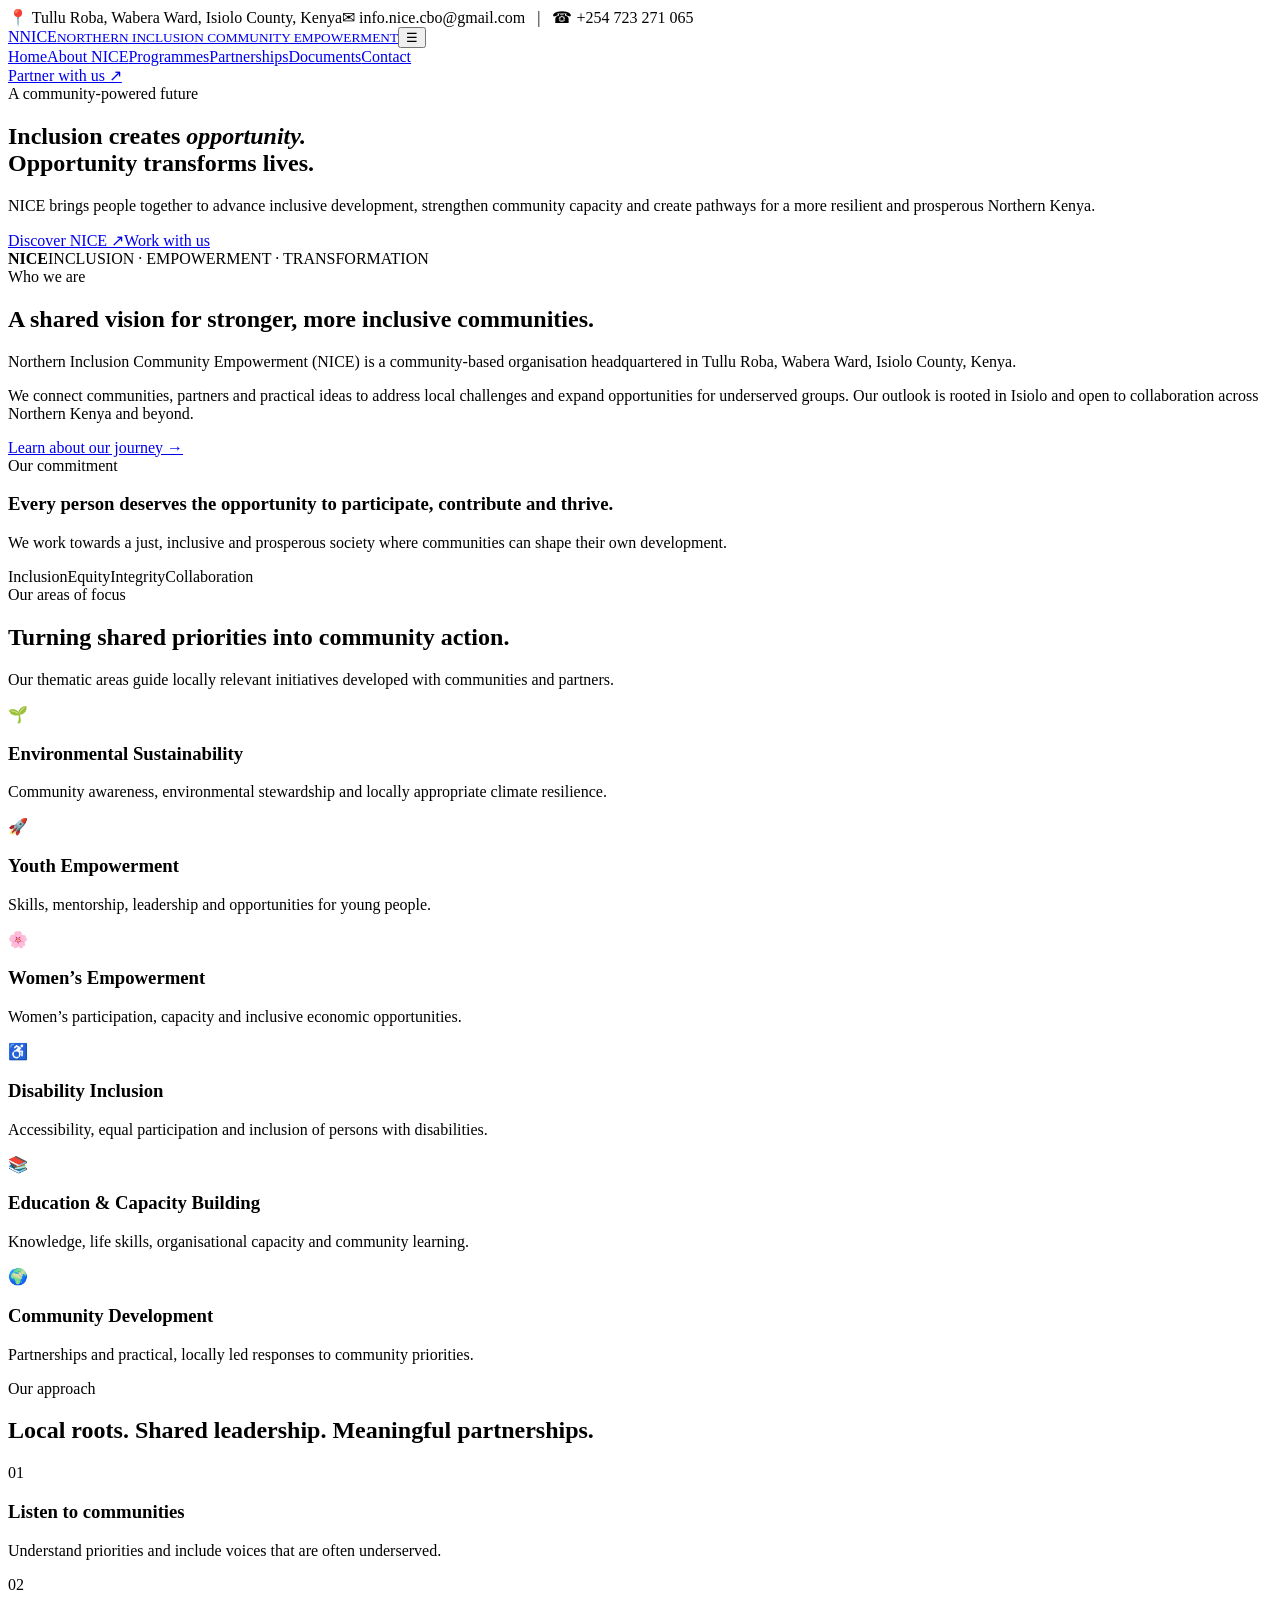
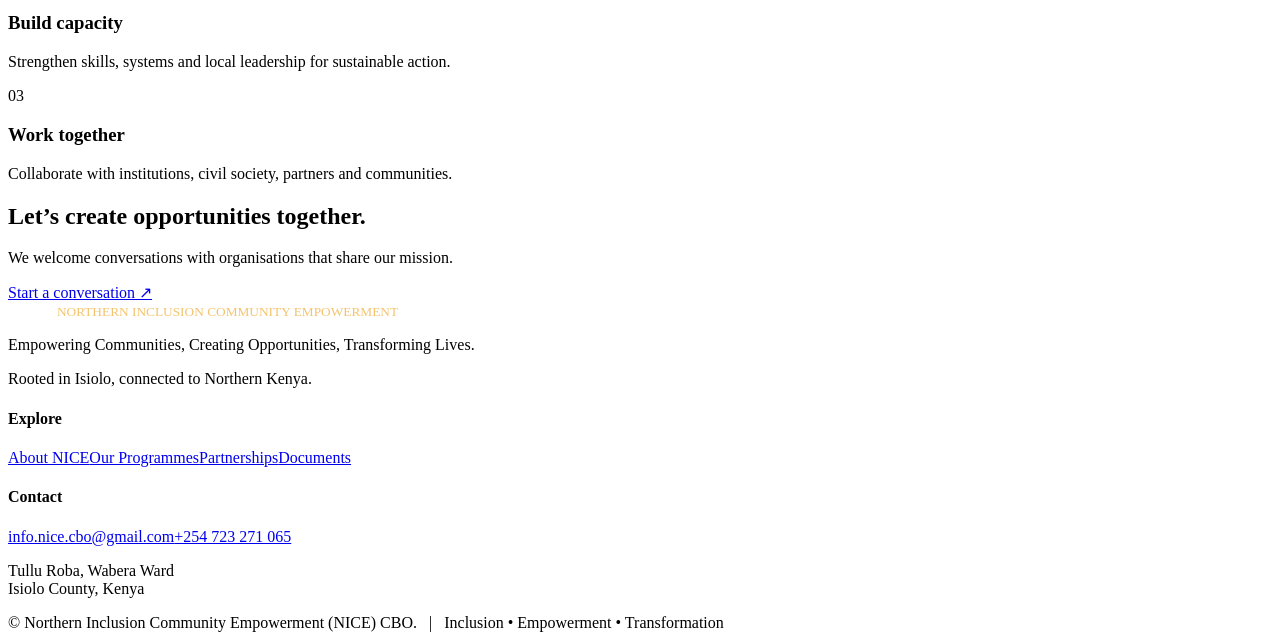
==== index.html @ 8db3df16 "Upload NICE professional website" ====
<!doctype html><html lang="en"><head><meta charset="utf-8"><meta name="viewport" content="width=device-width,initial-scale=1"><meta name="description" content="Northern Inclusion Community Empowerment (NICE) CBO — inclusive community development, environmental sustainability and economic empowerment."><title>Home | NICE CBO</title><link rel="stylesheet" href="assets/style.css"><link rel="preconnect" href="https://fonts.googleapis.com"><link href="https://fonts.googleapis.com/css2?family=Inter:wght@400;500;600;700;800;900&display=swap" rel="stylesheet"></head><body><div class="top"><div class="wrap"><span>📍 Tullu Roba, Wabera Ward, Isiolo County, Kenya</span><span>✉ info.nice.cbo@gmail.com &nbsp; | &nbsp; ☎ +254 723 271 065</span></div></div><header><div class="wrap"><nav><a class="brand" href="index.html"><span class="mark">N</span><span>NICE<small>NORTHERN INCLUSION COMMUNITY EMPOWERMENT</small></span></a><button class="menu" aria-label="Menu">☰</button><div class="links"><a href="index.html" class="active">Home</a><a href="about.html" class="">About NICE</a><a href="programmes.html" class="">Programmes</a><a href="partnerships.html" class="">Partnerships</a><a href="documents.html" class="">Documents</a><a href="contact.html" class="">Contact</a></div><a class="pillbtn" href="contact.html">Partner with us ↗</a></nav></div></header><main><section class="hero"><div class="wrap herogrid"><div><span class="eyebrow">A community-powered future</span><h1>Inclusion creates <em>opportunity.</em><br>Opportunity transforms lives.</h1><p>NICE brings people together to advance inclusive development, strengthen community capacity and create pathways for a more resilient and prosperous Northern Kenya.</p><div class="actions"><a class="btn gold" href="about.html">Discover NICE ↗</a><a class="btn outline" href="partnerships.html">Work with us</a></div></div><div class="orb"><div><strong>NICE</strong><span>INCLUSION · EMPOWERMENT · TRANSFORMATION</span></div></div></div></section>
<section class="pad"><div class="wrap split"><div><span class="kicker">Who we are</span><h2>A shared vision for stronger, more inclusive communities.</h2><p class="lead">Northern Inclusion Community Empowerment (NICE) is a community-based organisation headquartered in Tullu Roba, Wabera Ward, Isiolo County, Kenya.</p><p>We connect communities, partners and practical ideas to address local challenges and expand opportunities for underserved groups. Our outlook is rooted in Isiolo and open to collaboration across Northern Kenya and beyond.</p><a class="btn" href="about.html">Learn about our journey →</a></div><div class="panel"><span class="eyebrow">Our commitment</span><h3>Every person deserves the opportunity to participate, contribute and thrive.</h3><p>We work towards a just, inclusive and prosperous society where communities can shape their own development.</p><div class="tags"><span>Inclusion</span><span>Equity</span><span>Integrity</span><span>Collaboration</span></div></div></div></section>
<section class="pad soft"><div class="wrap"><span class="kicker">Our areas of focus</span><h2>Turning shared priorities into community action.</h2><p class="lead">Our thematic areas guide locally relevant initiatives developed with communities and partners.</p><div class="grid">
<div class="card"><div class="ico">🌱</div><h3>Environmental Sustainability</h3><p>Community awareness, environmental stewardship and locally appropriate climate resilience.</p></div><div class="card"><div class="ico">🚀</div><h3>Youth Empowerment</h3><p>Skills, mentorship, leadership and opportunities for young people.</p></div><div class="card"><div class="ico">🌸</div><h3>Women’s Empowerment</h3><p>Women’s participation, capacity and inclusive economic opportunities.</p></div><div class="card"><div class="ico">♿</div><h3>Disability Inclusion</h3><p>Accessibility, equal participation and inclusion of persons with disabilities.</p></div><div class="card"><div class="ico">📚</div><h3>Education & Capacity Building</h3><p>Knowledge, life skills, organisational capacity and community learning.</p></div><div class="card"><div class="ico">🌍</div><h3>Community Development</h3><p>Partnerships and practical, locally led responses to community priorities.</p></div></div></div></section>
<section class="pad"><div class="wrap"><span class="kicker">Our approach</span><h2>Local roots. Shared leadership. Meaningful partnerships.</h2><div class="grid"><div class="card"><div class="ico">01</div><h3>Listen to communities</h3><p>Understand priorities and include voices that are often underserved.</p></div><div class="card"><div class="ico">02</div><h3>Build capacity</h3><p>Strengthen skills, systems and local leadership for sustainable action.</p></div><div class="card"><div class="ico">03</div><h3>Work together</h3><p>Collaborate with institutions, civil society, partners and communities.</p></div></div></div></section><section class="cta"><div class="wrap"><div><h2>Let’s create opportunities together.</h2><p>We welcome conversations with organisations that share our mission.</p></div><a class="btn gold" href="contact.html">Start a conversation ↗</a></div></section></main><footer><div class="wrap"><div class="footgrid"><div><div class="brand" style="color:white"><span class="mark">N</span><span>NICE<small style="color:#f4c36e">NORTHERN INCLUSION COMMUNITY EMPOWERMENT</small></span></div><p>Empowering Communities, Creating Opportunities, Transforming Lives.</p><p>Rooted in Isiolo, connected to Northern Kenya.</p></div><div><h4>Explore</h4><a href="about.html">About NICE</a><a href="programmes.html">Our Programmes</a><a href="partnerships.html">Partnerships</a><a href="documents.html">Documents</a></div><div><h4>Contact</h4><a href="mailto:info.nice.cbo@gmail.com">info.nice.cbo@gmail.com</a><a href="tel:+254723271065">+254 723 271 065</a><p>Tullu Roba, Wabera Ward<br>Isiolo County, Kenya</p></div></div><div class="copy">© <span data-year></span> Northern Inclusion Community Empowerment (NICE) CBO. &nbsp; | &nbsp; Inclusion • Empowerment • Transformation</div></div></footer><script src="assets/site.js"></script></body></html>
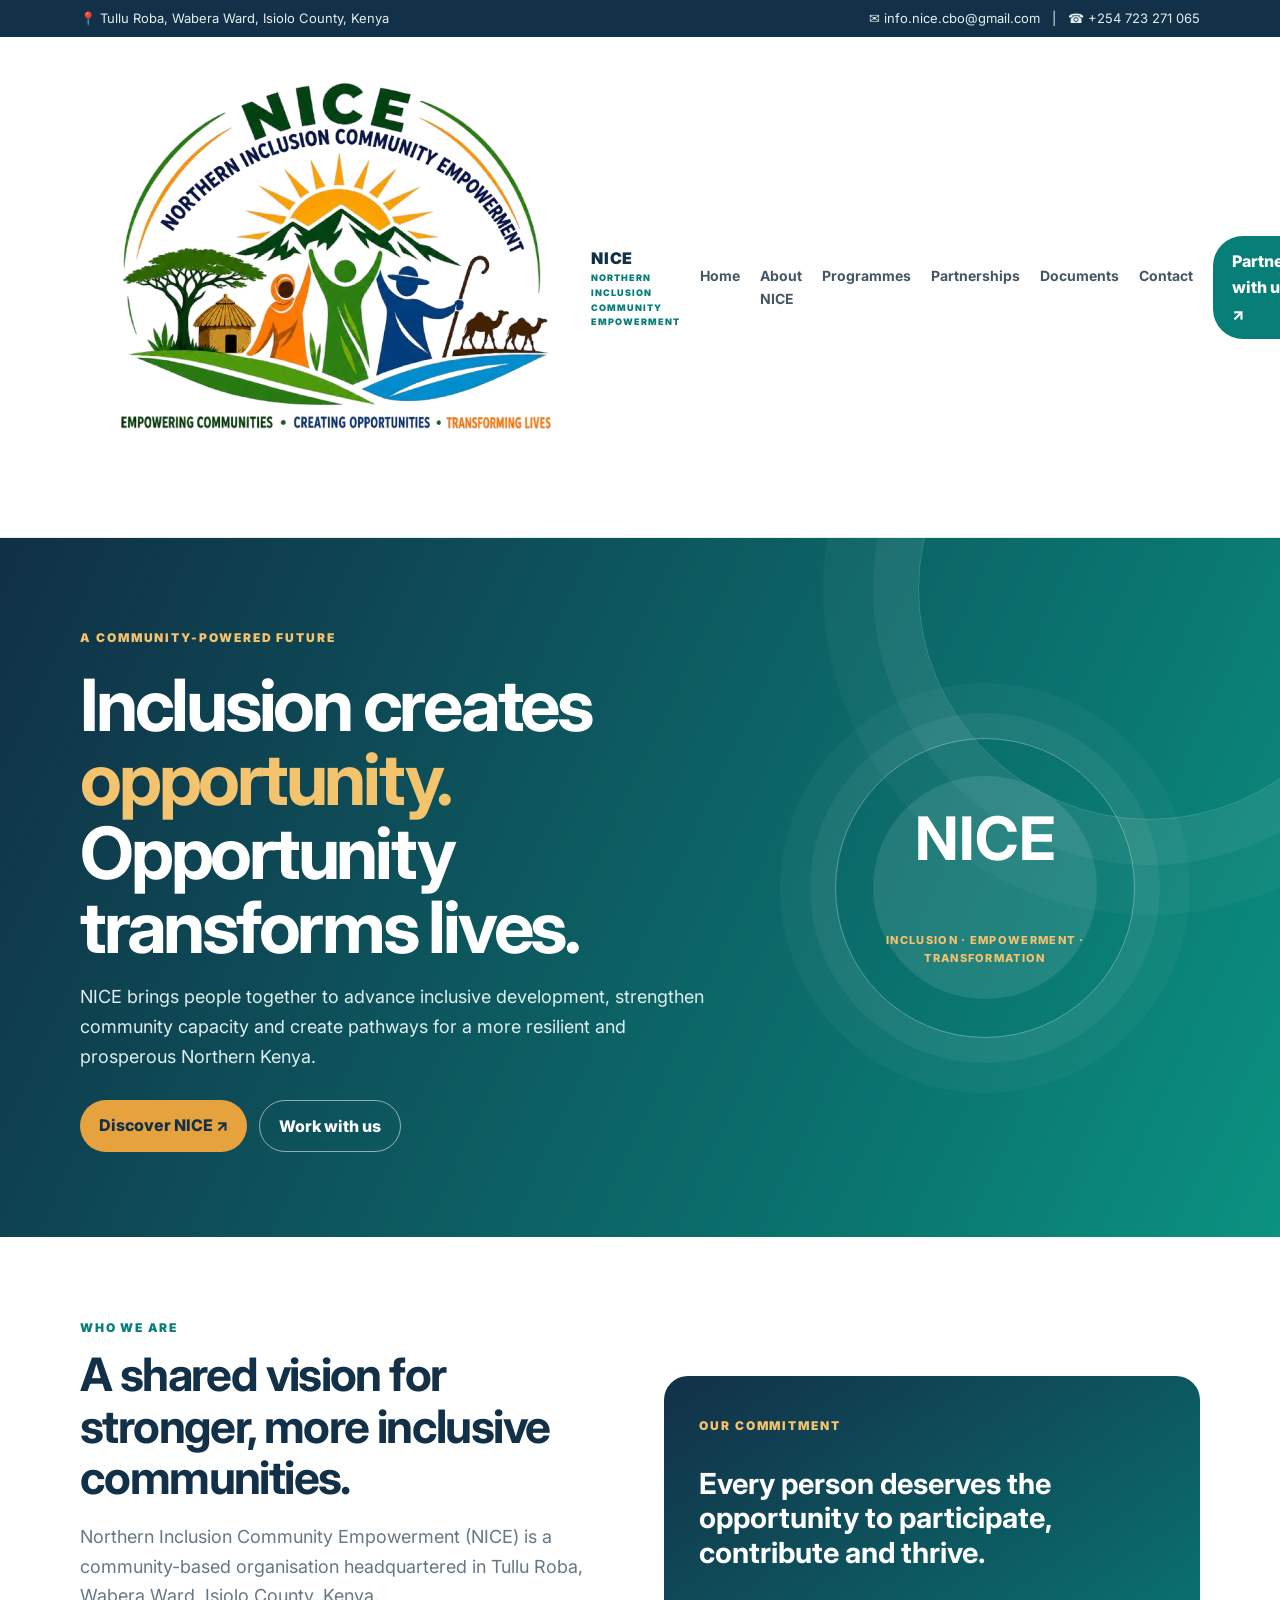
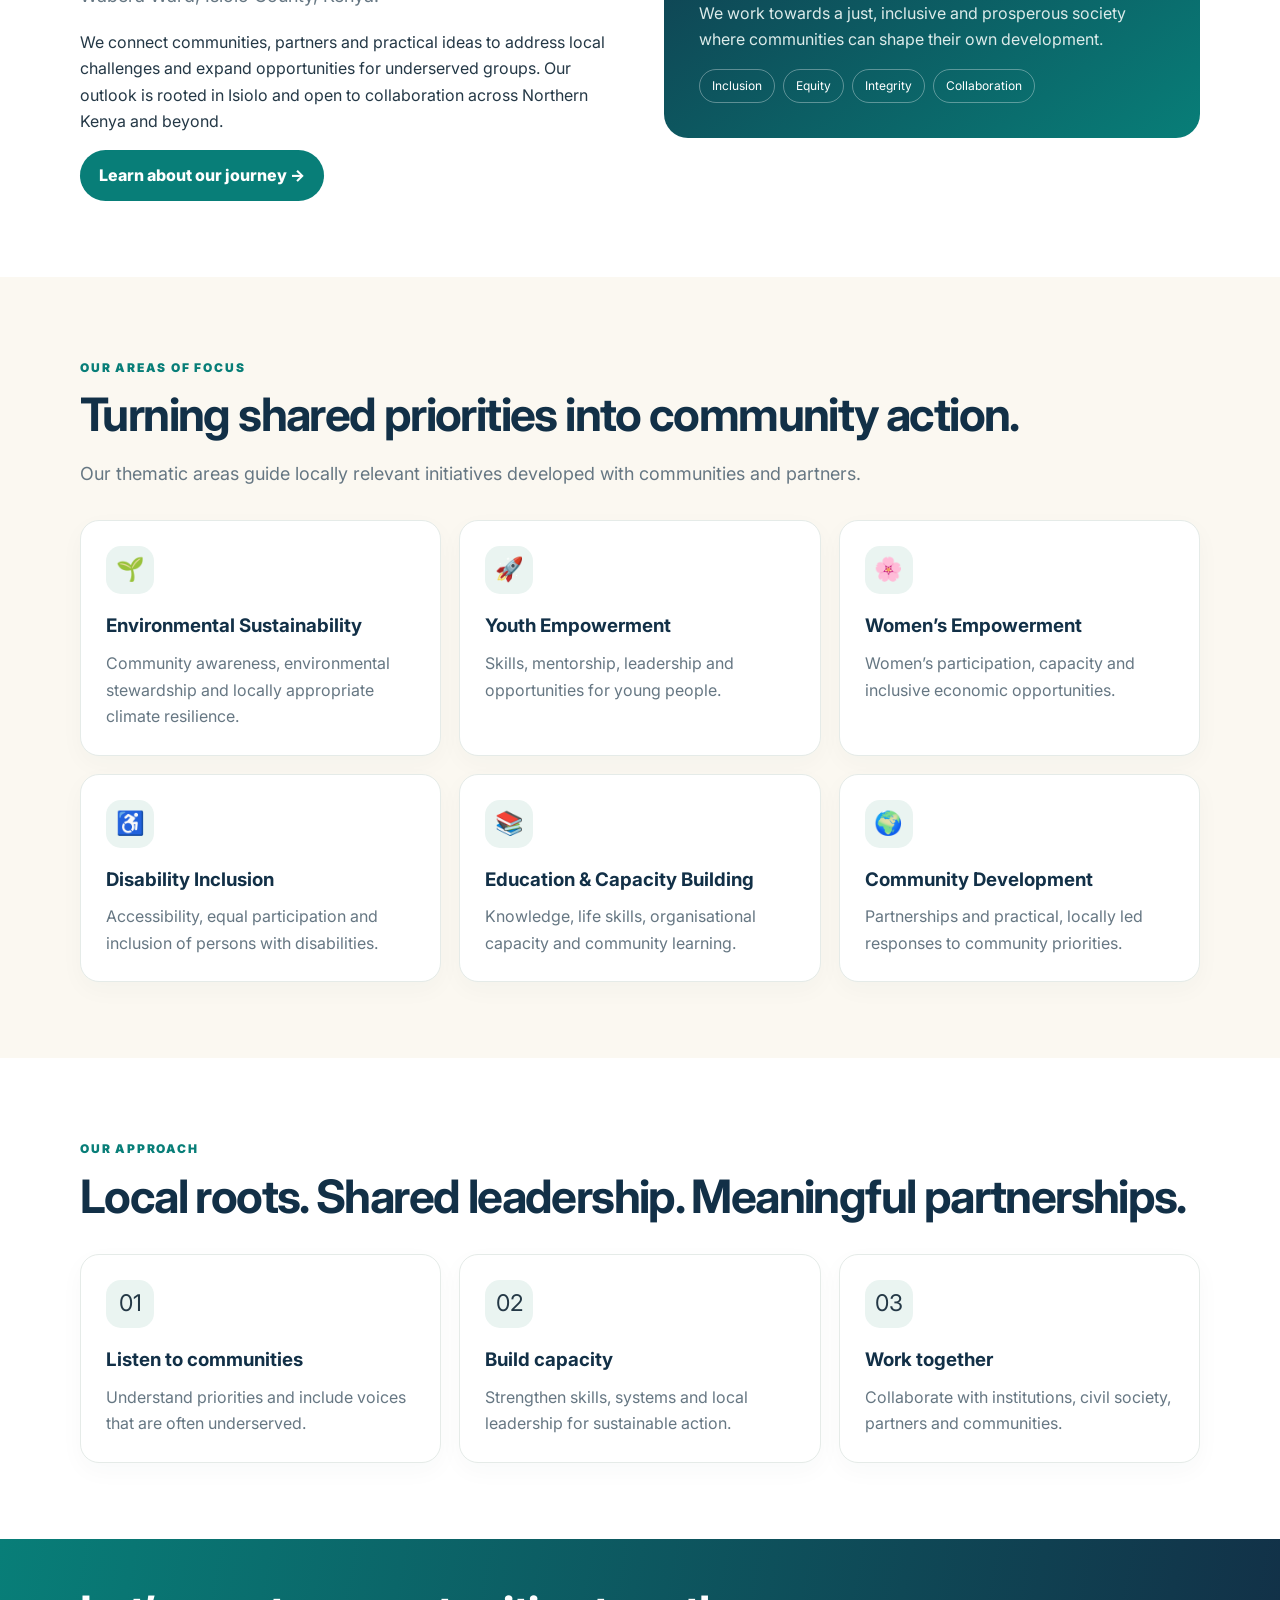
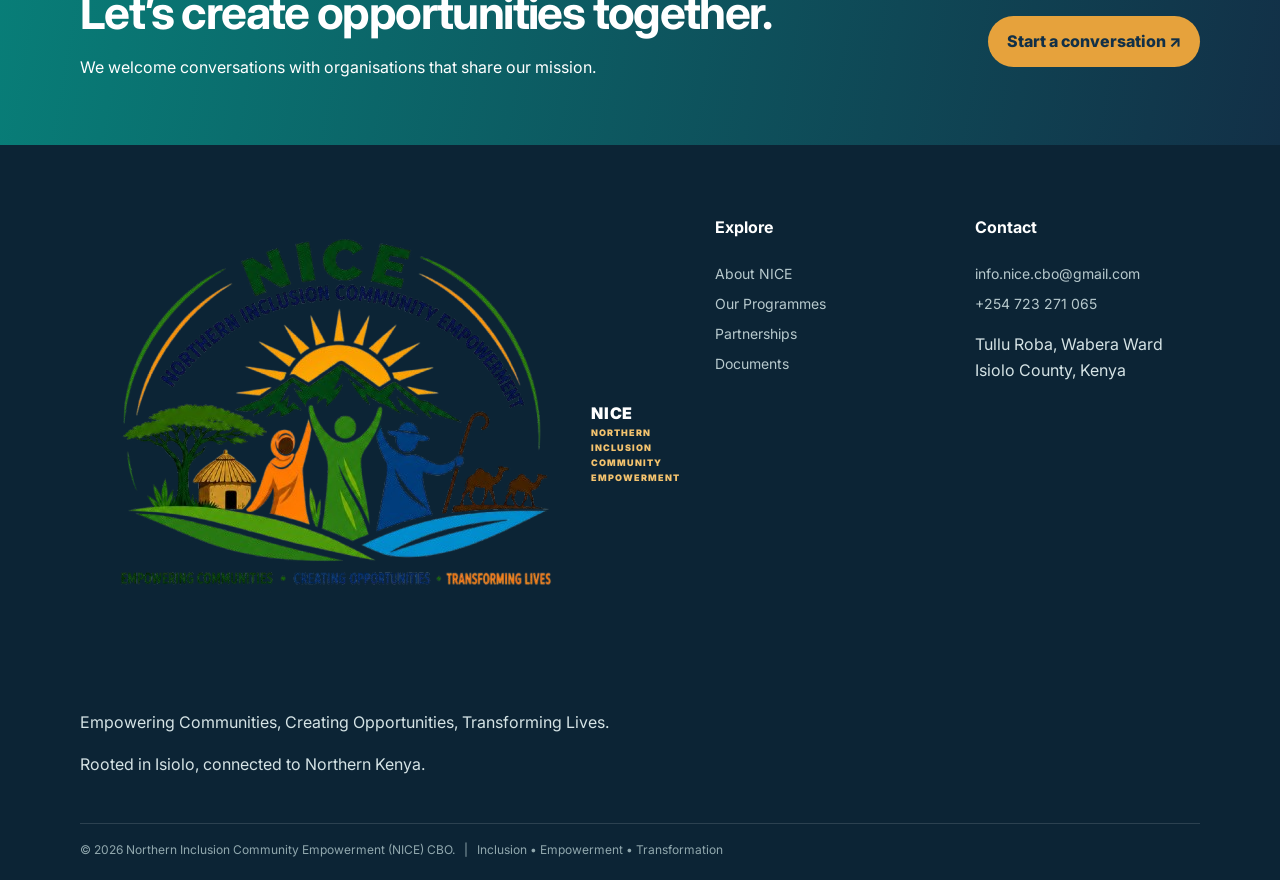
==== commit 475bec00: "Update index.html" ====
--- a/index.html
+++ b/index.html
@@ -1,5 +1,5 @@
-<!doctype html><html lang="en"><head><meta charset="utf-8"><meta name="viewport" content="width=device-width,initial-scale=1"><meta name="description" content="Northern Inclusion Community Empowerment (NICE) CBO — inclusive community development, environmental sustainability and economic empowerment."><title>Home | NICE CBO</title><link rel="stylesheet" href="assets/style.css"><link rel="preconnect" href="https://fonts.googleapis.com"><link href="https://fonts.googleapis.com/css2?family=Inter:wght@400;500;600;700;800;900&display=swap" rel="stylesheet"></head><body><div class="top"><div class="wrap"><span>📍 Tullu Roba, Wabera Ward, Isiolo County, Kenya</span><span>✉ info.nice.cbo@gmail.com &nbsp; | &nbsp; ☎ +254 723 271 065</span></div></div><header><div class="wrap"><nav><a class="brand" href="index.html"><span class="mark">N</span><span>NICE<small>NORTHERN INCLUSION COMMUNITY EMPOWERMENT</small></span></a><button class="menu" aria-label="Menu">☰</button><div class="links"><a href="index.html" class="active">Home</a><a href="about.html" class="">About NICE</a><a href="programmes.html" class="">Programmes</a><a href="partnerships.html" class="">Partnerships</a><a href="documents.html" class="">Documents</a><a href="contact.html" class="">Contact</a></div><a class="pillbtn" href="contact.html">Partner with us ↗</a></nav></div></header><main><section class="hero"><div class="wrap herogrid"><div><span class="eyebrow">A community-powered future</span><h1>Inclusion creates <em>opportunity.</em><br>Opportunity transforms lives.</h1><p>NICE brings people together to advance inclusive development, strengthen community capacity and create pathways for a more resilient and prosperous Northern Kenya.</p><div class="actions"><a class="btn gold" href="about.html">Discover NICE ↗</a><a class="btn outline" href="partnerships.html">Work with us</a></div></div><div class="orb"><div><strong>NICE</strong><span>INCLUSION · EMPOWERMENT · TRANSFORMATION</span></div></div></div></section>
+<!doctype html><html lang="en"><head><meta charset="utf-8"><meta name="viewport" content="width=device-width,initial-scale=1"><meta name="description" content="Northern Inclusion Community Empowerment (NICE) CBO — inclusive community development, environmental sustainability and economic empowerment."><title>Home | NICE CBO</title><link rel="stylesheet" href="assets/style.css"><link rel="preconnect" href="https://fonts.googleapis.com"><link href="https://fonts.googleapis.com/css2?family=Inter:wght@400;500;600;700;800;900&display=swap" rel="stylesheet"></head><body><div class="top"><div class="wrap"><span>📍 Tullu Roba, Wabera Ward, Isiolo County, Kenya</span><span>✉ info.nice.cbo@gmail.com &nbsp; | &nbsp; ☎ +254 723 271 065</span></div></div><header><div class="wrap"><nav><a class="brand" href="index.html"> <img src="assets/nice-logo.png" alt="NICE CBO Official Logo" class="site-logo"> <span>NICE<small>NORTHERN INCLUSION COMMUNITY EMPOWERMENT</small></span> </a><button class="menu" aria-label="Menu">☰</button><div class="links"><a href="index.html" class="active">Home</a><a href="about.html" class="">About NICE</a><a href="programmes.html" class="">Programmes</a><a href="partnerships.html" class="">Partnerships</a><a href="documents.html" class="">Documents</a><a href="contact.html" class="">Contact</a></div><a class="pillbtn" href="contact.html">Partner with us ↗</a></nav></div></header><main><section class="hero"><div class="wrap herogrid"><div><span class="eyebrow">A community-powered future</span><h1>Inclusion creates <em>opportunity.</em><br>Opportunity transforms lives.</h1><p>NICE brings people together to advance inclusive development, strengthen community capacity and create pathways for a more resilient and prosperous Northern Kenya.</p><div class="actions"><a class="btn gold" href="about.html">Discover NICE ↗</a><a class="btn outline" href="partnerships.html">Work with us</a></div></div><div class="orb"><div><strong>NICE</strong><span>INCLUSION · EMPOWERMENT · TRANSFORMATION</span></div></div></div></section>
 <section class="pad"><div class="wrap split"><div><span class="kicker">Who we are</span><h2>A shared vision for stronger, more inclusive communities.</h2><p class="lead">Northern Inclusion Community Empowerment (NICE) is a community-based organisation headquartered in Tullu Roba, Wabera Ward, Isiolo County, Kenya.</p><p>We connect communities, partners and practical ideas to address local challenges and expand opportunities for underserved groups. Our outlook is rooted in Isiolo and open to collaboration across Northern Kenya and beyond.</p><a class="btn" href="about.html">Learn about our journey →</a></div><div class="panel"><span class="eyebrow">Our commitment</span><h3>Every person deserves the opportunity to participate, contribute and thrive.</h3><p>We work towards a just, inclusive and prosperous society where communities can shape their own development.</p><div class="tags"><span>Inclusion</span><span>Equity</span><span>Integrity</span><span>Collaboration</span></div></div></div></section>
 <section class="pad soft"><div class="wrap"><span class="kicker">Our areas of focus</span><h2>Turning shared priorities into community action.</h2><p class="lead">Our thematic areas guide locally relevant initiatives developed with communities and partners.</p><div class="grid">
 <div class="card"><div class="ico">🌱</div><h3>Environmental Sustainability</h3><p>Community awareness, environmental stewardship and locally appropriate climate resilience.</p></div><div class="card"><div class="ico">🚀</div><h3>Youth Empowerment</h3><p>Skills, mentorship, leadership and opportunities for young people.</p></div><div class="card"><div class="ico">🌸</div><h3>Women’s Empowerment</h3><p>Women’s participation, capacity and inclusive economic opportunities.</p></div><div class="card"><div class="ico">♿</div><h3>Disability Inclusion</h3><p>Accessibility, equal participation and inclusion of persons with disabilities.</p></div><div class="card"><div class="ico">📚</div><h3>Education & Capacity Building</h3><p>Knowledge, life skills, organisational capacity and community learning.</p></div><div class="card"><div class="ico">🌍</div><h3>Community Development</h3><p>Partnerships and practical, locally led responses to community priorities.</p></div></div></div></section>
-<section class="pad"><div class="wrap"><span class="kicker">Our approach</span><h2>Local roots. Shared leadership. Meaningful partnerships.</h2><div class="grid"><div class="card"><div class="ico">01</div><h3>Listen to communities</h3><p>Understand priorities and include voices that are often underserved.</p></div><div class="card"><div class="ico">02</div><h3>Build capacity</h3><p>Strengthen skills, systems and local leadership for sustainable action.</p></div><div class="card"><div class="ico">03</div><h3>Work together</h3><p>Collaborate with institutions, civil society, partners and communities.</p></div></div></div></section><section class="cta"><div class="wrap"><div><h2>Let’s create opportunities together.</h2><p>We welcome conversations with organisations that share our mission.</p></div><a class="btn gold" href="contact.html">Start a conversation ↗</a></div></section></main><footer><div class="wrap"><div class="footgrid"><div><div class="brand" style="color:white"><span class="mark">N</span><span>NICE<small style="color:#f4c36e">NORTHERN INCLUSION COMMUNITY EMPOWERMENT</small></span></div><p>Empowering Communities, Creating Opportunities, Transforming Lives.</p><p>Rooted in Isiolo, connected to Northern Kenya.</p></div><div><h4>Explore</h4><a href="about.html">About NICE</a><a href="programmes.html">Our Programmes</a><a href="partnerships.html">Partnerships</a><a href="documents.html">Documents</a></div><div><h4>Contact</h4><a href="mailto:info.nice.cbo@gmail.com">info.nice.cbo@gmail.com</a><a href="tel:+254723271065">+254 723 271 065</a><p>Tullu Roba, Wabera Ward<br>Isiolo County, Kenya</p></div></div><div class="copy">© <span data-year></span> Northern Inclusion Community Empowerment (NICE) CBO. &nbsp; | &nbsp; Inclusion • Empowerment • Transformation</div></div></footer><script src="assets/site.js"></script></body></html>+<section class="pad"><div class="wrap"><span class="kicker">Our approach</span><h2>Local roots. Shared leadership. Meaningful partnerships.</h2><div class="grid"><div class="card"><div class="ico">01</div><h3>Listen to communities</h3><p>Understand priorities and include voices that are often underserved.</p></div><div class="card"><div class="ico">02</div><h3>Build capacity</h3><p>Strengthen skills, systems and local leadership for sustainable action.</p></div><div class="card"><div class="ico">03</div><h3>Work together</h3><p>Collaborate with institutions, civil society, partners and communities.</p></div></div></div></section><section class="cta"><div class="wrap"><div><h2>Let’s create opportunities together.</h2><p>We welcome conversations with organisations that share our mission.</p></div><a class="btn gold" href="contact.html">Start a conversation ↗</a></div></section></main><footer><div class="wrap"><div class="footgrid"><div><div class="brand" style="color:white">     <img src="assets/nice-logo.png" alt="NICE CBO Official Logo" class="site-logo">     <span>NICE<small style="color:#f4c36e">NORTHERN INCLUSION COMMUNITY EMPOWERMENT</small></span> </div> <p>Empowering Communities, Creating Opportunities, Transforming Lives.</p> <p>Rooted in Isiolo, connected to Northern Kenya.</p> </div><div><h4>Explore</h4><a href="about.html">About NICE</a><a href="programmes.html">Our Programmes</a><a href="partnerships.html">Partnerships</a><a href="documents.html">Documents</a></div><div><h4>Contact</h4><a href="mailto:info.nice.cbo@gmail.com">info.nice.cbo@gmail.com</a><a href="tel:+254723271065">+254 723 271 065</a><p>Tullu Roba, Wabera Ward<br>Isiolo County, Kenya</p></div></div><div class="copy">© <span data-year></span> Northern Inclusion Community Empowerment (NICE) CBO. &nbsp; | &nbsp; Inclusion • Empowerment • Transformation</div></div></footer><script src="assets/site.js"></script></body></html>
--- a/assets/style.css
+++ b/assets/style.css
@@ -0,0 +1,14 @@
+
+:root{--navy:#123047;--teal:#087e78;--gold:#e6a23c;--cream:#fbf8f1;--ink:#243846;--muted:#667783;--line:#e5ebe8}
+*{box-sizing:border-box}html{scroll-behavior:smooth}body{margin:0;font:16px/1.65 Inter,Arial,sans-serif;color:var(--ink)}a{text-decoration:none;color:inherit}.wrap{width:min(1120px,calc(100% - 36px));margin:auto}
+.top{background:var(--navy);color:#e5eeee;padding:8px 0;font-size:13px}.top .wrap{display:flex;justify-content:space-between;gap:10px;flex-wrap:wrap}
+header{position:sticky;top:0;background:#ffffffed;backdrop-filter:blur(10px);z-index:5;border-bottom:1px solid var(--line)}nav{min-height:78px;display:flex;align-items:center;justify-content:space-between;gap:20px}
+.brand{display:flex;align-items:center;gap:11px;color:var(--navy);font-weight:900;letter-spacing:.05em}.mark{background:linear-gradient(145deg,var(--teal),var(--navy));color:white;border-radius:15px;width:46px;height:46px;display:grid;place-items:center;font-size:20px}.brand small{display:block;color:var(--teal);font-size:9px;letter-spacing:.11em}
+.links{display:flex;gap:20px;font-size:14px;font-weight:700;color:#435763}.links a:hover{color:var(--teal)}.pillbtn,.btn{background:var(--teal);color:white;padding:12px 19px;border-radius:30px;font-weight:800;display:inline-block}.pillbtn:hover,.btn:hover{background:var(--navy)}.menu{display:none;border:0;background:none;font-size:25px;color:var(--navy)}
+.hero{background:linear-gradient(115deg,#102f45,#0a7771 75%,#0b9281);color:white;padding:85px 0;overflow:hidden;position:relative}.hero:after{content:"";position:absolute;width:460px;height:460px;border:1px solid #ffffff30;border-radius:50%;right:-100px;top:-180px;box-shadow:0 0 0 45px #ffffff0c,0 0 0 95px #ffffff08}
+.herogrid{display:grid;grid-template-columns:1.2fr .8fr;gap:45px;align-items:center;position:relative;z-index:1}.eyebrow{color:#f4c36e;text-transform:uppercase;letter-spacing:.16em;font-weight:900;font-size:12px}.hero h1{font-size:clamp(42px,6vw,72px);line-height:1.03;letter-spacing:-.045em;margin:18px 0}.hero h1 em{color:#f4c36e;font-style:normal}.hero p{font-size:18px;color:#deeeee;max-width:650px}.actions{display:flex;gap:12px;flex-wrap:wrap;margin-top:28px}.gold{background:var(--gold);color:var(--navy)}.outline{border:1px solid #ffffff88;background:transparent}.orb{width:300px;height:300px;border:1px solid #ffffff55;border-radius:50%;display:grid;place-items:center;margin:auto;box-shadow:0 0 0 25px #ffffff0d,0 0 0 55px #ffffff08}.orb div{width:75%;height:75%;border-radius:50%;background:#ffffff19;display:grid;place-items:center;text-align:center}.orb strong{font-size:60px;display:block;line-height:1}.orb span{font-size:11px;color:#f4c36e;font-weight:800;letter-spacing:.12em}
+section.pad{padding:76px 0}.soft{background:var(--cream)}.kicker{color:var(--teal);font-size:12px;letter-spacing:.15em;text-transform:uppercase;font-weight:900}h2{font-size:clamp(30px,4vw,46px);line-height:1.12;color:var(--navy);letter-spacing:-.035em;margin:10px 0 16px}.lead{color:var(--muted);font-size:18px}.grid{display:grid;grid-template-columns:repeat(3,1fr);gap:18px;margin-top:32px}.card{border:1px solid var(--line);border-radius:19px;padding:25px;background:white;box-shadow:0 8px 25px #12304708}.card .ico{width:48px;height:48px;border-radius:15px;background:#eaf4f1;display:grid;place-items:center;font-size:23px;margin-bottom:17px}.card h3{color:var(--navy);margin:0 0 8px}.card p{color:var(--muted);margin:0}.split{display:grid;grid-template-columns:1fr 1fr;gap:48px;align-items:center}.panel{background:linear-gradient(145deg,var(--navy),var(--teal));border-radius:24px;color:white;padding:35px}.panel h3{font-size:29px;line-height:1.2}.panel p{color:#dcebea}.tags{display:flex;gap:8px;flex-wrap:wrap}.tags span{border:1px solid #ffffff55;border-radius:25px;padding:6px 12px;font-size:12px}.cta{background:linear-gradient(100deg,var(--teal),var(--navy));color:white;padding:48px 0}.cta .wrap{display:flex;align-items:center;justify-content:space-between;gap:20px}.cta h2{color:white;margin:0}.pagehero{background:linear-gradient(110deg,var(--navy),var(--teal));color:white;padding:65px 0}.pagehero h1{font-size:clamp(38px,5vw,60px);line-height:1.08;margin:12px 0}.pagehero p{max-width:700px;color:#dcebea;font-size:18px}.timeline{border-left:2px solid #c7dfd9;margin:28px 0 0 8px;padding-left:25px}.timeline article{padding-bottom:25px;position:relative}.timeline article:before{content:"";position:absolute;left:-32px;top:7px;width:12px;height:12px;background:var(--gold);border:3px solid white;border-radius:50%}.timeline h3{margin:0;color:var(--navy)}.timeline p{margin:5px 0;color:var(--muted)}.values{display:grid;grid-template-columns:repeat(4,1fr);gap:12px}.value{background:var(--cream);padding:18px;text-align:center;border-radius:14px;color:var(--navy);font-weight:800}.value b{display:block;color:var(--teal);font-size:22px}
+.contact{display:grid;grid-template-columns:.8fr 1.2fr;gap:25px}.darkcard{background:var(--navy);color:white;border-radius:20px;padding:28px}.darkcard p{color:#dcebea}.formcard{background:white;border:1px solid var(--line);padding:28px;border-radius:20px}.field{display:grid;gap:6px;margin:13px 0}.field label{font-weight:750;color:var(--navy);font-size:14px}input,textarea{padding:13px;border:1px solid #d7e0dd;border-radius:10px;font:inherit;width:100%}textarea{min-height:120px}.notice{background:var(--cream);padding:12px;border-radius:10px;color:var(--muted);font-size:13px}
+footer{background:#0c2435;color:#d5e3e5;padding:48px 0 20px}.footgrid{display:grid;grid-template-columns:1.3fr 1fr 1fr;gap:35px}footer h3,footer h4{color:white}footer a{display:block;color:#b7c9cd;margin:7px 0;font-size:14px}.copy{border-top:1px solid #ffffff22;margin-top:30px;padding-top:16px;font-size:12px;color:#91a8ae}
+@media(max-width:850px){.herogrid,.split,.contact{grid-template-columns:1fr}.grid{grid-template-columns:repeat(2,1fr)}.links{display:none;position:absolute;top:78px;left:0;right:0;background:white;padding:20px;flex-direction:column;box-shadow:0 15px 30px #12304722}.links.show{display:flex}.menu{display:block}.pillbtn{display:none}.orb{width:250px;height:250px}.footgrid{grid-template-columns:1fr 1fr}}
+@media(max-width:560px){.grid,.values,.footgrid{grid-template-columns:1fr}.hero{padding:65px 0}.hero h1{font-size:43px}.cta .wrap{align-items:flex-start;flex-direction:column}.top .wrap{font-size:11px}.pad{padding:58px 0!important}}
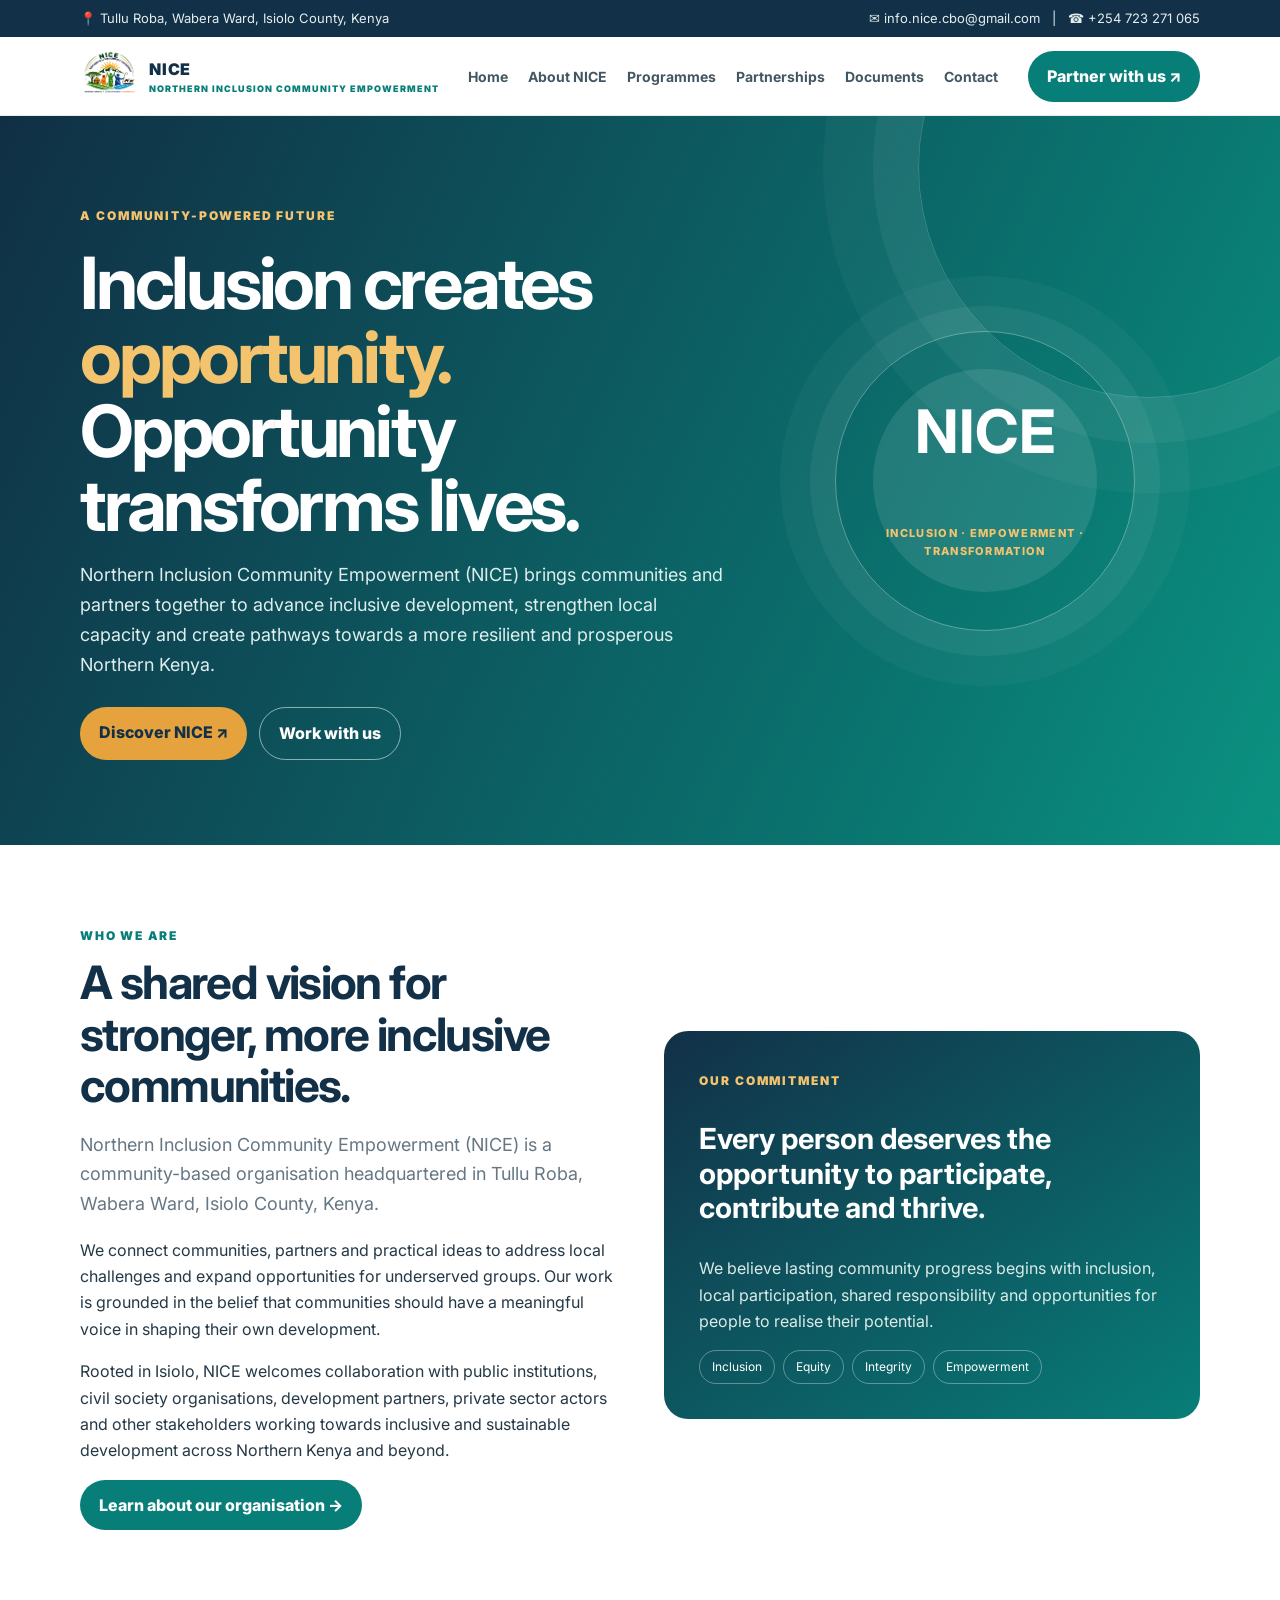
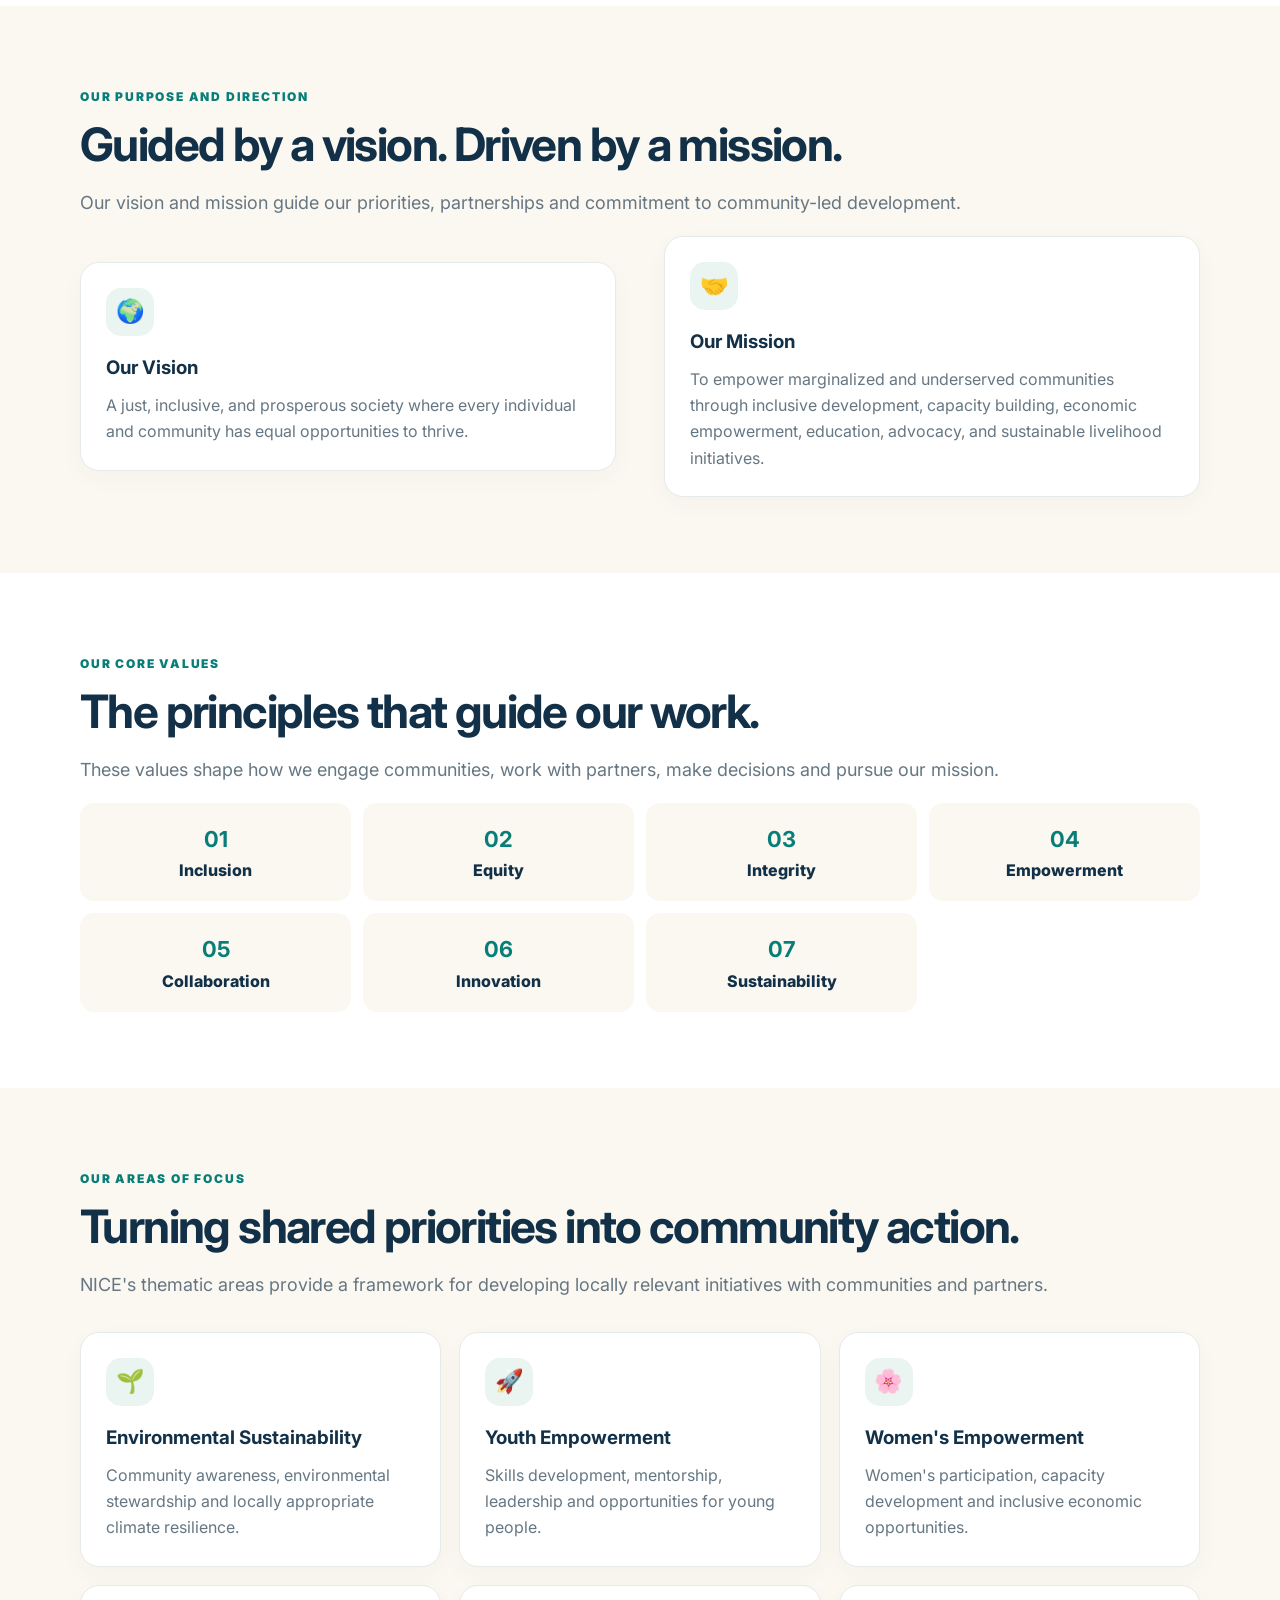
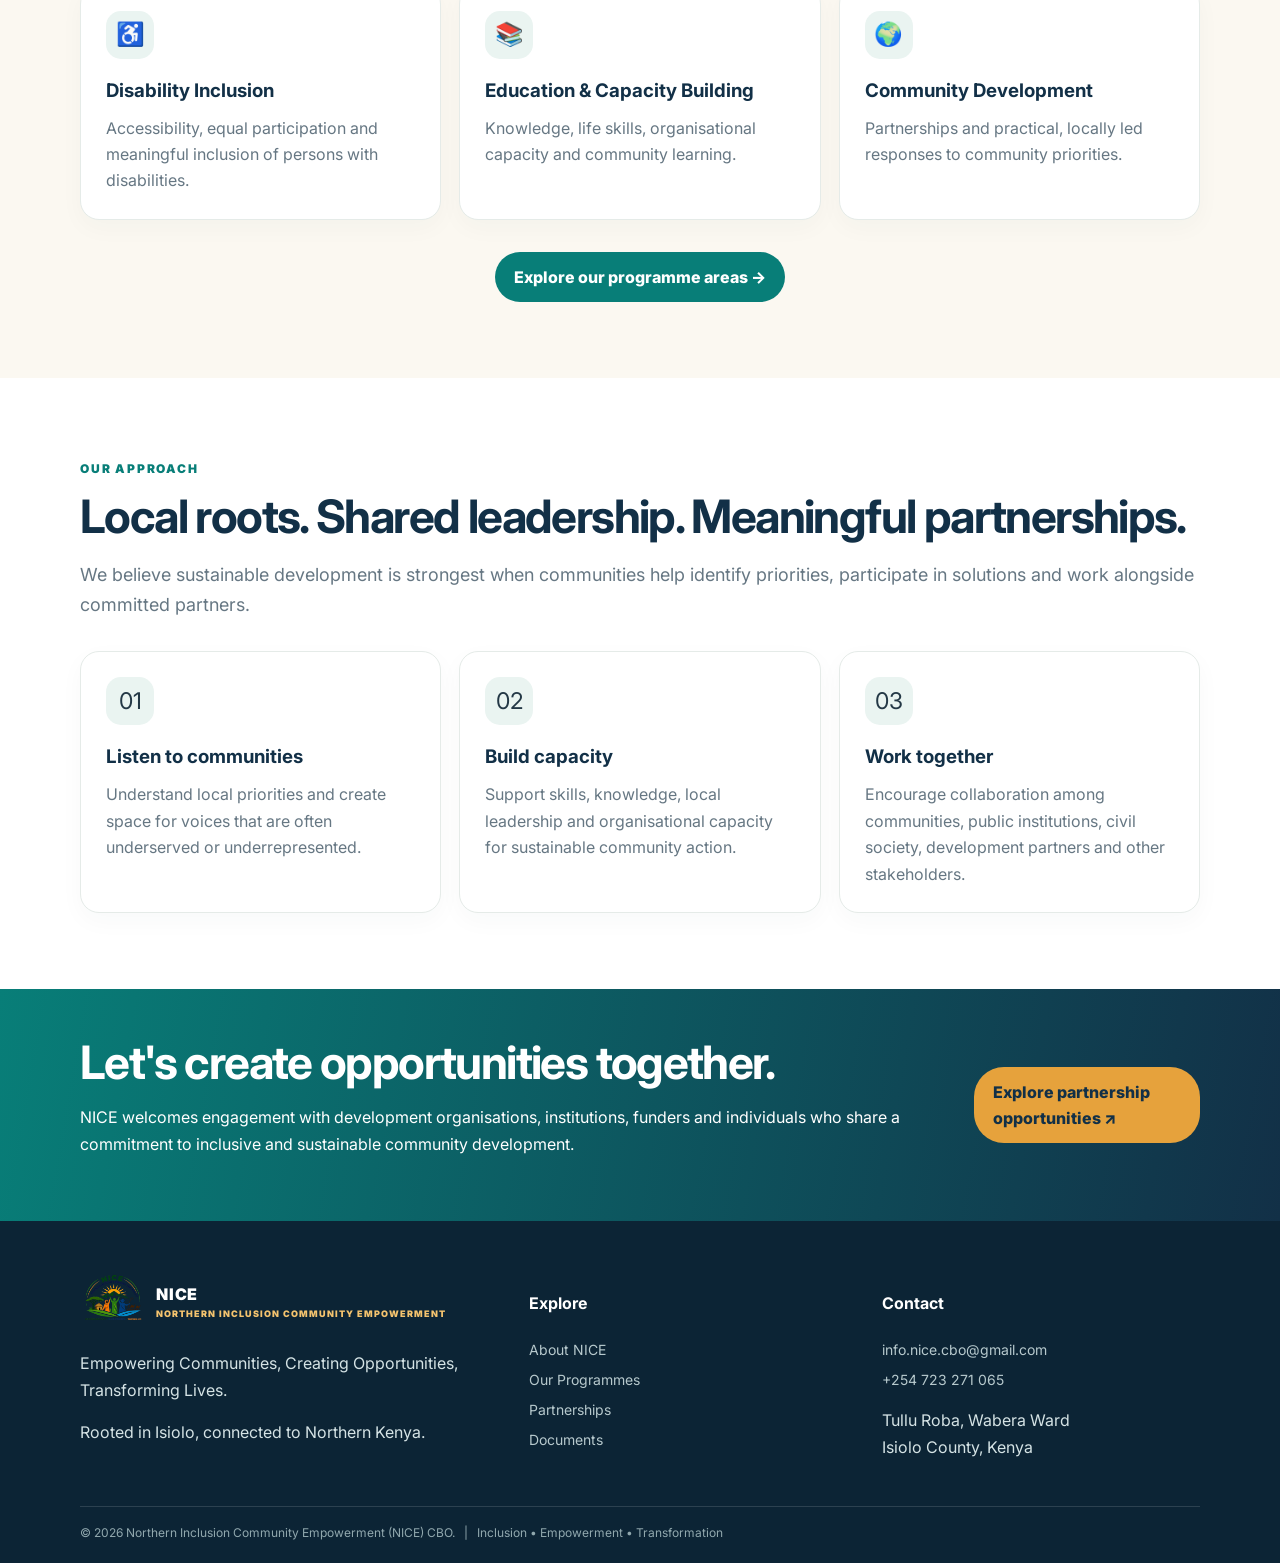
==== commit 2144d3de: "Update index.html" ====
--- a/index.html
+++ b/index.html
@@ -1,5 +1,423 @@
-<!doctype html><html lang="en"><head><meta charset="utf-8"><meta name="viewport" content="width=device-width,initial-scale=1"><meta name="description" content="Northern Inclusion Community Empowerment (NICE) CBO — inclusive community development, environmental sustainability and economic empowerment."><title>Home | NICE CBO</title><link rel="stylesheet" href="assets/style.css"><link rel="preconnect" href="https://fonts.googleapis.com"><link href="https://fonts.googleapis.com/css2?family=Inter:wght@400;500;600;700;800;900&display=swap" rel="stylesheet"></head><body><div class="top"><div class="wrap"><span>📍 Tullu Roba, Wabera Ward, Isiolo County, Kenya</span><span>✉ info.nice.cbo@gmail.com &nbsp; | &nbsp; ☎ +254 723 271 065</span></div></div><header><div class="wrap"><nav><a class="brand" href="index.html"> <img src="assets/nice-logo.png" alt="NICE CBO Official Logo" class="site-logo"> <span>NICE<small>NORTHERN INCLUSION COMMUNITY EMPOWERMENT</small></span> </a><button class="menu" aria-label="Menu">☰</button><div class="links"><a href="index.html" class="active">Home</a><a href="about.html" class="">About NICE</a><a href="programmes.html" class="">Programmes</a><a href="partnerships.html" class="">Partnerships</a><a href="documents.html" class="">Documents</a><a href="contact.html" class="">Contact</a></div><a class="pillbtn" href="contact.html">Partner with us ↗</a></nav></div></header><main><section class="hero"><div class="wrap herogrid"><div><span class="eyebrow">A community-powered future</span><h1>Inclusion creates <em>opportunity.</em><br>Opportunity transforms lives.</h1><p>NICE brings people together to advance inclusive development, strengthen community capacity and create pathways for a more resilient and prosperous Northern Kenya.</p><div class="actions"><a class="btn gold" href="about.html">Discover NICE ↗</a><a class="btn outline" href="partnerships.html">Work with us</a></div></div><div class="orb"><div><strong>NICE</strong><span>INCLUSION · EMPOWERMENT · TRANSFORMATION</span></div></div></div></section>
-<section class="pad"><div class="wrap split"><div><span class="kicker">Who we are</span><h2>A shared vision for stronger, more inclusive communities.</h2><p class="lead">Northern Inclusion Community Empowerment (NICE) is a community-based organisation headquartered in Tullu Roba, Wabera Ward, Isiolo County, Kenya.</p><p>We connect communities, partners and practical ideas to address local challenges and expand opportunities for underserved groups. Our outlook is rooted in Isiolo and open to collaboration across Northern Kenya and beyond.</p><a class="btn" href="about.html">Learn about our journey →</a></div><div class="panel"><span class="eyebrow">Our commitment</span><h3>Every person deserves the opportunity to participate, contribute and thrive.</h3><p>We work towards a just, inclusive and prosperous society where communities can shape their own development.</p><div class="tags"><span>Inclusion</span><span>Equity</span><span>Integrity</span><span>Collaboration</span></div></div></div></section>
-<section class="pad soft"><div class="wrap"><span class="kicker">Our areas of focus</span><h2>Turning shared priorities into community action.</h2><p class="lead">Our thematic areas guide locally relevant initiatives developed with communities and partners.</p><div class="grid">
-<div class="card"><div class="ico">🌱</div><h3>Environmental Sustainability</h3><p>Community awareness, environmental stewardship and locally appropriate climate resilience.</p></div><div class="card"><div class="ico">🚀</div><h3>Youth Empowerment</h3><p>Skills, mentorship, leadership and opportunities for young people.</p></div><div class="card"><div class="ico">🌸</div><h3>Women’s Empowerment</h3><p>Women’s participation, capacity and inclusive economic opportunities.</p></div><div class="card"><div class="ico">♿</div><h3>Disability Inclusion</h3><p>Accessibility, equal participation and inclusion of persons with disabilities.</p></div><div class="card"><div class="ico">📚</div><h3>Education & Capacity Building</h3><p>Knowledge, life skills, organisational capacity and community learning.</p></div><div class="card"><div class="ico">🌍</div><h3>Community Development</h3><p>Partnerships and practical, locally led responses to community priorities.</p></div></div></div></section>
-<section class="pad"><div class="wrap"><span class="kicker">Our approach</span><h2>Local roots. Shared leadership. Meaningful partnerships.</h2><div class="grid"><div class="card"><div class="ico">01</div><h3>Listen to communities</h3><p>Understand priorities and include voices that are often underserved.</p></div><div class="card"><div class="ico">02</div><h3>Build capacity</h3><p>Strengthen skills, systems and local leadership for sustainable action.</p></div><div class="card"><div class="ico">03</div><h3>Work together</h3><p>Collaborate with institutions, civil society, partners and communities.</p></div></div></div></section><section class="cta"><div class="wrap"><div><h2>Let’s create opportunities together.</h2><p>We welcome conversations with organisations that share our mission.</p></div><a class="btn gold" href="contact.html">Start a conversation ↗</a></div></section></main><footer><div class="wrap"><div class="footgrid"><div><div class="brand" style="color:white">     <img src="assets/nice-logo.png" alt="NICE CBO Official Logo" class="site-logo">     <span>NICE<small style="color:#f4c36e">NORTHERN INCLUSION COMMUNITY EMPOWERMENT</small></span> </div> <p>Empowering Communities, Creating Opportunities, Transforming Lives.</p> <p>Rooted in Isiolo, connected to Northern Kenya.</p> </div><div><h4>Explore</h4><a href="about.html">About NICE</a><a href="programmes.html">Our Programmes</a><a href="partnerships.html">Partnerships</a><a href="documents.html">Documents</a></div><div><h4>Contact</h4><a href="mailto:info.nice.cbo@gmail.com">info.nice.cbo@gmail.com</a><a href="tel:+254723271065">+254 723 271 065</a><p>Tullu Roba, Wabera Ward<br>Isiolo County, Kenya</p></div></div><div class="copy">© <span data-year></span> Northern Inclusion Community Empowerment (NICE) CBO. &nbsp; | &nbsp; Inclusion • Empowerment • Transformation</div></div></footer><script src="assets/site.js"></script></body></html>
+
+<!doctype html>
+<html lang="en">
+
+<head>
+    <meta charset="utf-8">
+    <meta name="viewport" content="width=device-width,initial-scale=1">
+
+    <meta name="description" content="Northern Inclusion Community Empowerment (NICE) CBO works to advance inclusive community development, economic empowerment, education and environmental sustainability in Isiolo and Northern Kenya.">
+
+    <meta name="keywords" content="NICE CBO, community development, Isiolo, Northern Kenya, inclusion, youth empowerment, women empowerment, disability inclusion, environmental sustainability">
+
+    <meta name="author" content="Northern Inclusion Community Empowerment CBO">
+
+    <title>Home | Northern Inclusion Community Empowerment (NICE) CBO</title>
+
+    <link rel="stylesheet" href="assets/style.css">
+
+    <link rel="preconnect" href="https://fonts.googleapis.com">
+    <link href="https://fonts.googleapis.com/css2?family=Inter:wght@400;500;600;700;800;900&display=swap" rel="stylesheet">
+</head>
+
+<body>
+
+    <!-- Contact information -->
+    <div class="top">
+        <div class="wrap">
+            <span>📍 Tullu Roba, Wabera Ward, Isiolo County, Kenya</span>
+            <span>✉ info.nice.cbo@gmail.com &nbsp; | &nbsp; ☎ +254 723 271 065</span>
+        </div>
+    </div>
+
+    <!-- Main navigation -->
+    <header>
+        <div class="wrap">
+            <nav>
+
+                <a class="brand" href="index.html">
+                    <img src="assets/nice-logo.png" alt="NICE CBO Official Logo" class="site-logo">
+                    <span>
+                        NICE
+                        <small>NORTHERN INCLUSION COMMUNITY EMPOWERMENT</small>
+                    </span>
+                </a>
+
+                <button class="menu" aria-label="Menu">☰</button>
+
+                <div class="links">
+                    <a href="index.html" class="active">Home</a>
+                    <a href="about.html">About NICE</a>
+                    <a href="programmes.html">Programmes</a>
+                    <a href="partnerships.html">Partnerships</a>
+                    <a href="documents.html">Documents</a>
+                    <a href="contact.html">Contact</a>
+                </div>
+
+                <a class="pillbtn" href="partnerships.html">Partner with us ↗</a>
+
+            </nav>
+        </div>
+    </header>
+
+    <main>
+
+        <!-- Hero section -->
+        <section class="hero">
+            <div class="wrap herogrid">
+
+                <div>
+                    <span class="eyebrow">A community-powered future</span>
+
+                    <h1>
+                        Inclusion creates <em>opportunity.</em><br>
+                        Opportunity transforms lives.
+                    </h1>
+
+                    <p>
+                        Northern Inclusion Community Empowerment (NICE) brings communities and partners together to advance inclusive development, strengthen local capacity and create pathways towards a more resilient and prosperous Northern Kenya.
+                    </p>
+
+                    <div class="actions">
+                        <a class="btn gold" href="about.html">Discover NICE ↗</a>
+                        <a class="btn outline" href="partnerships.html">Work with us</a>
+                    </div>
+                </div>
+
+                <div class="orb">
+                    <div>
+                        <strong>NICE</strong>
+                        <span>INCLUSION · EMPOWERMENT · TRANSFORMATION</span>
+                    </div>
+                </div>
+
+            </div>
+        </section>
+
+        <!-- Who we are -->
+        <section class="pad">
+            <div class="wrap split">
+
+                <div>
+                    <span class="kicker">Who we are</span>
+
+                    <h2>A shared vision for stronger, more inclusive communities.</h2>
+
+                    <p class="lead">
+                        Northern Inclusion Community Empowerment (NICE) is a community-based organisation headquartered in Tullu Roba, Wabera Ward, Isiolo County, Kenya.
+                    </p>
+
+                    <p>
+                        We connect communities, partners and practical ideas to address local challenges and expand opportunities for underserved groups. Our work is grounded in the belief that communities should have a meaningful voice in shaping their own development.
+                    </p>
+
+                    <p>
+                        Rooted in Isiolo, NICE welcomes collaboration with public institutions, civil society organisations, development partners, private sector actors and other stakeholders working towards inclusive and sustainable development across Northern Kenya and beyond.
+                    </p>
+
+                    <a class="btn" href="about.html">Learn about our organisation →</a>
+                </div>
+
+                <div class="panel">
+                    <span class="eyebrow">Our commitment</span>
+
+                    <h3>Every person deserves the opportunity to participate, contribute and thrive.</h3>
+
+                    <p>
+                        We believe lasting community progress begins with inclusion, local participation, shared responsibility and opportunities for people to realise their potential.
+                    </p>
+
+                    <div class="tags">
+                        <span>Inclusion</span>
+                        <span>Equity</span>
+                        <span>Integrity</span>
+                        <span>Empowerment</span>
+                    </div>
+                </div>
+
+            </div>
+        </section>
+
+        <!-- Official vision and mission -->
+        <section class="pad soft">
+            <div class="wrap">
+
+                <span class="kicker">Our purpose and direction</span>
+
+                <h2>Guided by a vision. Driven by a mission.</h2>
+
+                <p class="lead">
+                    Our vision and mission guide our priorities, partnerships and commitment to community-led development.
+                </p>
+
+                <div class="split">
+
+                    <div class="card">
+                        <div class="ico">🌍</div>
+
+                        <h3>Our Vision</h3>
+
+                        <p>
+                            A just, inclusive, and prosperous society where every individual and community has equal opportunities to thrive.
+                        </p>
+                    </div>
+
+                    <div class="card">
+                        <div class="ico">🤝</div>
+
+                        <h3>Our Mission</h3>
+
+                        <p>
+                            To empower marginalized and underserved communities through inclusive development, capacity building, economic empowerment, education, advocacy, and sustainable livelihood initiatives.
+                        </p>
+                    </div>
+
+                </div>
+
+            </div>
+        </section>
+
+        <!-- Core values -->
+        <section class="pad">
+            <div class="wrap">
+
+                <span class="kicker">Our core values</span>
+
+                <h2>The principles that guide our work.</h2>
+
+                <p class="lead">
+                    These values shape how we engage communities, work with partners, make decisions and pursue our mission.
+                </p>
+
+                <div class="values">
+
+                    <div class="value">
+                        <b>01</b>
+                        Inclusion
+                    </div>
+
+                    <div class="value">
+                        <b>02</b>
+                        Equity
+                    </div>
+
+                    <div class="value">
+                        <b>03</b>
+                        Integrity
+                    </div>
+
+                    <div class="value">
+                        <b>04</b>
+                        Empowerment
+                    </div>
+
+                    <div class="value">
+                        <b>05</b>
+                        Collaboration
+                    </div>
+
+                    <div class="value">
+                        <b>06</b>
+                        Innovation
+                    </div>
+
+                    <div class="value">
+                        <b>07</b>
+                        Sustainability
+                    </div>
+
+                </div>
+
+            </div>
+        </section>
+
+        <!-- Areas of focus -->
+        <section class="pad soft">
+            <div class="wrap">
+
+                <span class="kicker">Our areas of focus</span>
+
+                <h2>Turning shared priorities into community action.</h2>
+
+                <p class="lead">
+                    NICE's thematic areas provide a framework for developing locally relevant initiatives with communities and partners.
+                </p>
+
+                <div class="grid">
+
+                    <div class="card">
+                        <div class="ico">🌱</div>
+                        <h3>Environmental Sustainability</h3>
+                        <p>
+                            Community awareness, environmental stewardship and locally appropriate climate resilience.
+                        </p>
+                    </div>
+
+                    <div class="card">
+                        <div class="ico">🚀</div>
+                        <h3>Youth Empowerment</h3>
+                        <p>
+                            Skills development, mentorship, leadership and opportunities for young people.
+                        </p>
+                    </div>
+
+                    <div class="card">
+                        <div class="ico">🌸</div>
+                        <h3>Women's Empowerment</h3>
+                        <p>
+                            Women's participation, capacity development and inclusive economic opportunities.
+                        </p>
+                    </div>
+
+                    <div class="card">
+                        <div class="ico">♿</div>
+                        <h3>Disability Inclusion</h3>
+                        <p>
+                            Accessibility, equal participation and meaningful inclusion of persons with disabilities.
+                        </p>
+                    </div>
+
+                    <div class="card">
+                        <div class="ico">📚</div>
+                        <h3>Education & Capacity Building</h3>
+                        <p>
+                            Knowledge, life skills, organisational capacity and community learning.
+                        </p>
+                    </div>
+
+                    <div class="card">
+                        <div class="ico">🌍</div>
+                        <h3>Community Development</h3>
+                        <p>
+                            Partnerships and practical, locally led responses to community priorities.
+                        </p>
+                    </div>
+
+                </div>
+
+                <div style="text-align:center; margin-top:32px;">
+                    <a class="btn" href="programmes.html">Explore our programme areas →</a>
+                </div>
+
+            </div>
+        </section>
+
+        <!-- Our approach -->
+        <section class="pad">
+            <div class="wrap">
+
+                <span class="kicker">Our approach</span>
+
+                <h2>Local roots. Shared leadership. Meaningful partnerships.</h2>
+
+                <p class="lead">
+                    We believe sustainable development is strongest when communities help identify priorities, participate in solutions and work alongside committed partners.
+                </p>
+
+                <div class="grid">
+
+                    <div class="card">
+                        <div class="ico">01</div>
+                        <h3>Listen to communities</h3>
+                        <p>
+                            Understand local priorities and create space for voices that are often underserved or underrepresented.
+                        </p>
+                    </div>
+
+                    <div class="card">
+                        <div class="ico">02</div>
+                        <h3>Build capacity</h3>
+                        <p>
+                            Support skills, knowledge, local leadership and organisational capacity for sustainable community action.
+                        </p>
+                    </div>
+
+                    <div class="card">
+                        <div class="ico">03</div>
+                        <h3>Work together</h3>
+                        <p>
+                            Encourage collaboration among communities, public institutions, civil society, development partners and other stakeholders.
+                        </p>
+                    </div>
+
+                </div>
+
+            </div>
+        </section>
+
+        <!-- Partnership invitation -->
+        <section class="cta">
+            <div class="wrap">
+
+                <div>
+                    <h2>Let's create opportunities together.</h2>
+
+                    <p>
+                        NICE welcomes engagement with development organisations, institutions, funders and individuals who share a commitment to inclusive and sustainable community development.
+                    </p>
+                </div>
+
+                <a class="btn gold" href="partnerships.html">Explore partnership opportunities ↗</a>
+
+            </div>
+        </section>
+
+    </main>
+
+    <!-- Footer -->
+    <footer>
+        <div class="wrap">
+
+            <div class="footgrid">
+
+                <div>
+                    <div class="brand" style="color:white">
+                        <img src="assets/nice-logo.png" alt="NICE CBO Official Logo" class="site-logo">
+
+                        <span>
+                            NICE
+                            <small style="color:#f4c36e">NORTHERN INCLUSION COMMUNITY EMPOWERMENT</small>
+                        </span>
+                    </div>
+
+                    <p>Empowering Communities, Creating Opportunities, Transforming Lives.</p>
+
+                    <p>Rooted in Isiolo, connected to Northern Kenya.</p>
+                </div>
+
+                <div>
+                    <h4>Explore</h4>
+
+                    <a href="about.html">About NICE</a>
+                    <a href="programmes.html">Our Programmes</a>
+                    <a href="partnerships.html">Partnerships</a>
+                    <a href="documents.html">Documents</a>
+                </div>
+
+                <div>
+                    <h4>Contact</h4>
+
+                    <a href="mailto:info.nice.cbo@gmail.com">info.nice.cbo@gmail.com</a>
+
+                    <a href="tel:+254723271065">+254 723 271 065</a>
+
+                    <p>
+                        Tullu Roba, Wabera Ward<br>
+                        Isiolo County, Kenya
+                    </p>
+                </div>
+
+            </div>
+
+            <div class="copy">
+                © <span data-year></span> Northern Inclusion Community Empowerment (NICE) CBO.
+                &nbsp; | &nbsp; Inclusion • Empowerment • Transformation
+            </div>
+
+        </div>
+    </footer>
+
+    <script src="assets/site.js"></script>
+
+</body>
+</html>
--- a/assets/style.css
+++ b/assets/style.css
@@ -12,3 +12,15 @@
 footer{background:#0c2435;color:#d5e3e5;padding:48px 0 20px}.footgrid{display:grid;grid-template-columns:1.3fr 1fr 1fr;gap:35px}footer h3,footer h4{color:white}footer a{display:block;color:#b7c9cd;margin:7px 0;font-size:14px}.copy{border-top:1px solid #ffffff22;margin-top:30px;padding-top:16px;font-size:12px;color:#91a8ae}
 @media(max-width:850px){.herogrid,.split,.contact{grid-template-columns:1fr}.grid{grid-template-columns:repeat(2,1fr)}.links{display:none;position:absolute;top:78px;left:0;right:0;background:white;padding:20px;flex-direction:column;box-shadow:0 15px 30px #12304722}.links.show{display:flex}.menu{display:block}.pillbtn{display:none}.orb{width:250px;height:250px}.footgrid{grid-template-columns:1fr 1fr}}
 @media(max-width:560px){.grid,.values,.footgrid{grid-template-columns:1fr}.hero{padding:65px 0}.hero h1{font-size:43px}.cta .wrap{align-items:flex-start;flex-direction:column}.top .wrap{font-size:11px}.pad{padding:58px 0!important}}
+/* Official NICE CBO logo styling */
+.site-logo {
+    width: 58px;
+    height: 58px;
+    object-fit: contain;
+    flex-shrink: 0;
+}
+
+footer .brand img {
+    width: 65px;
+    height: 65px;
+}
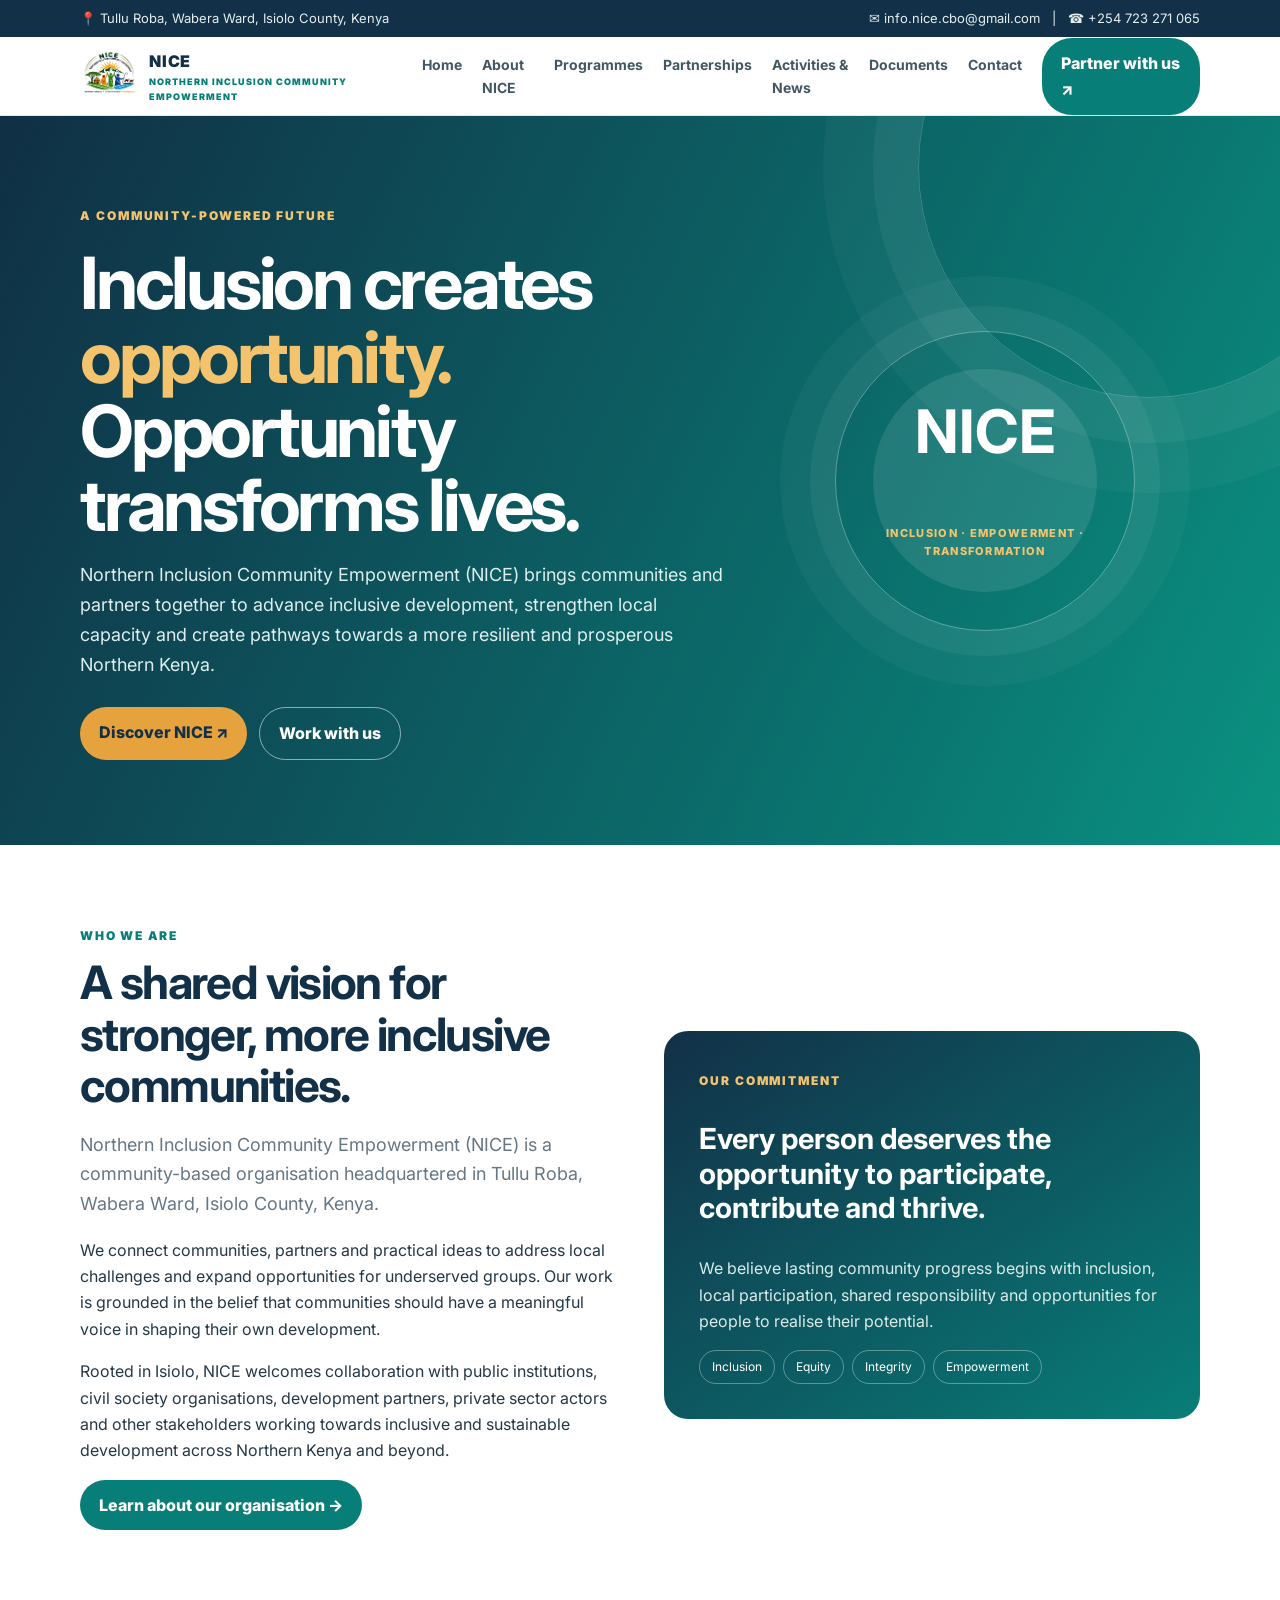
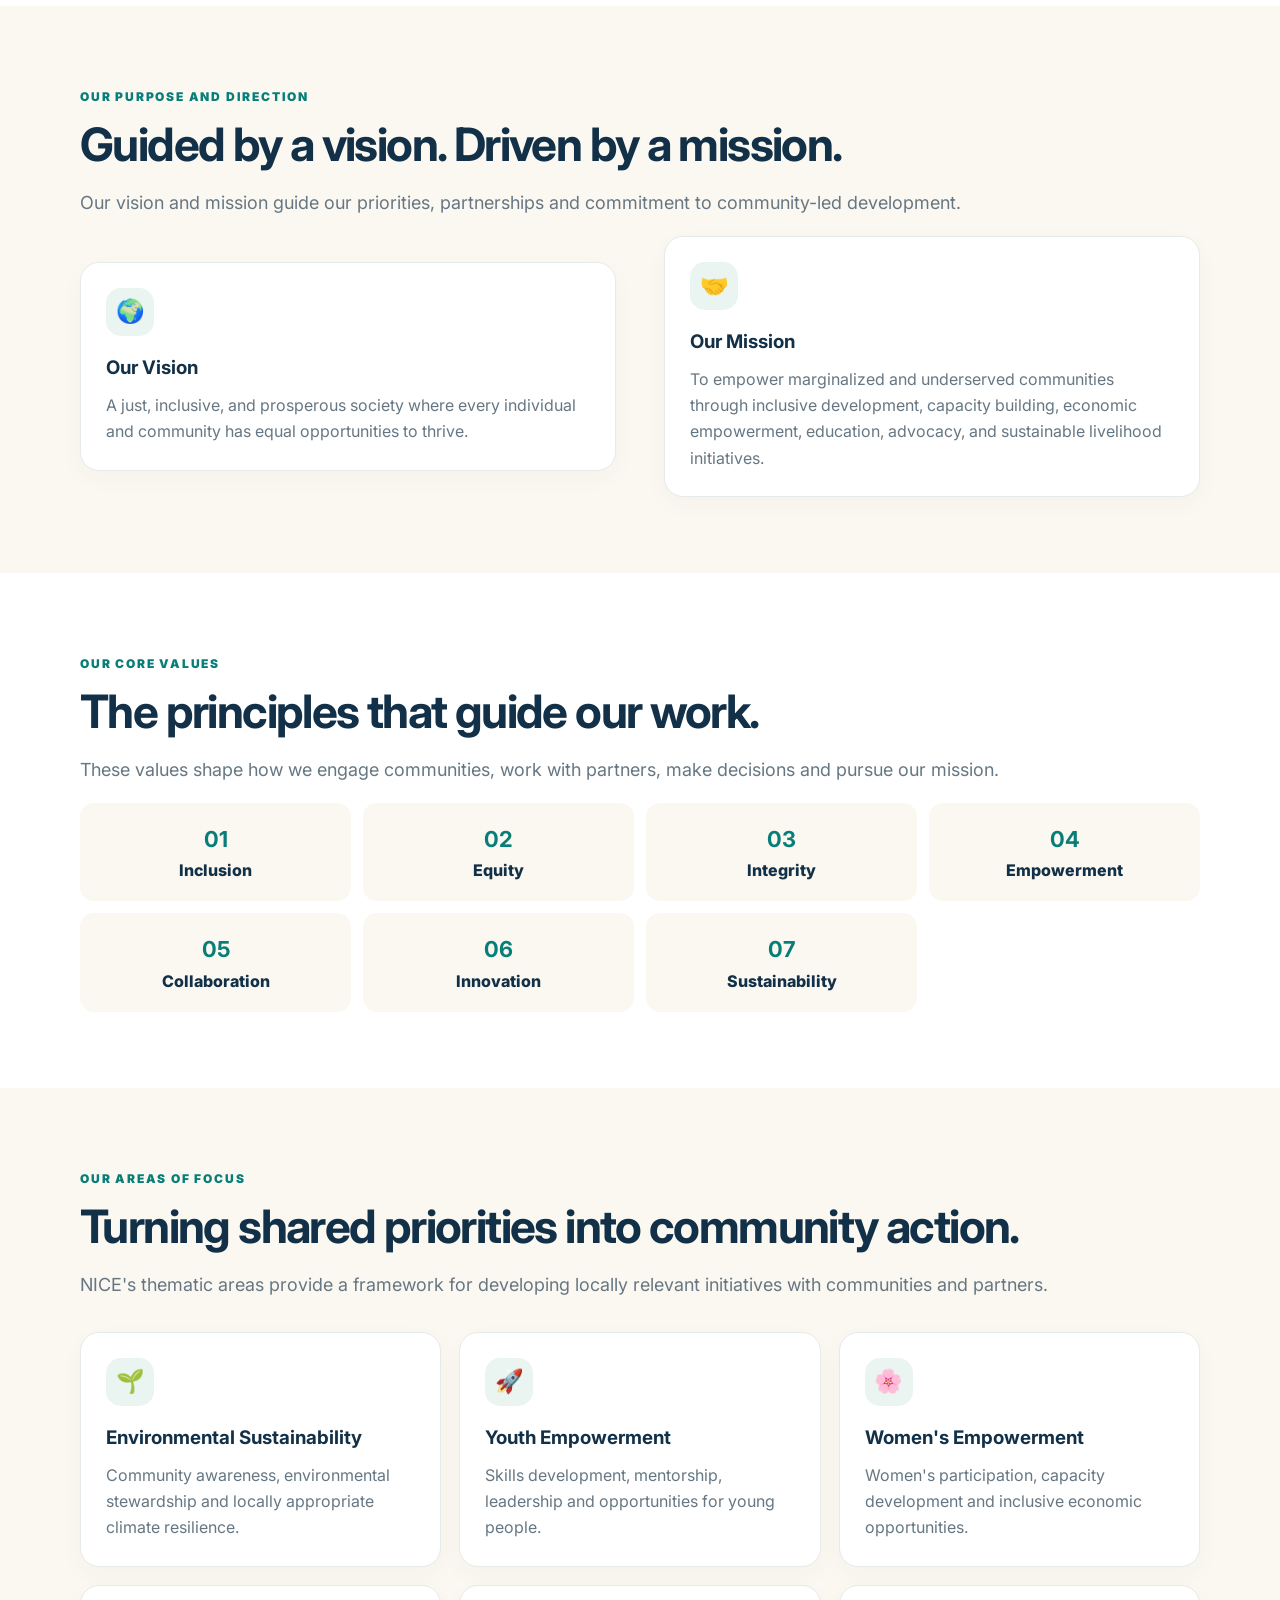
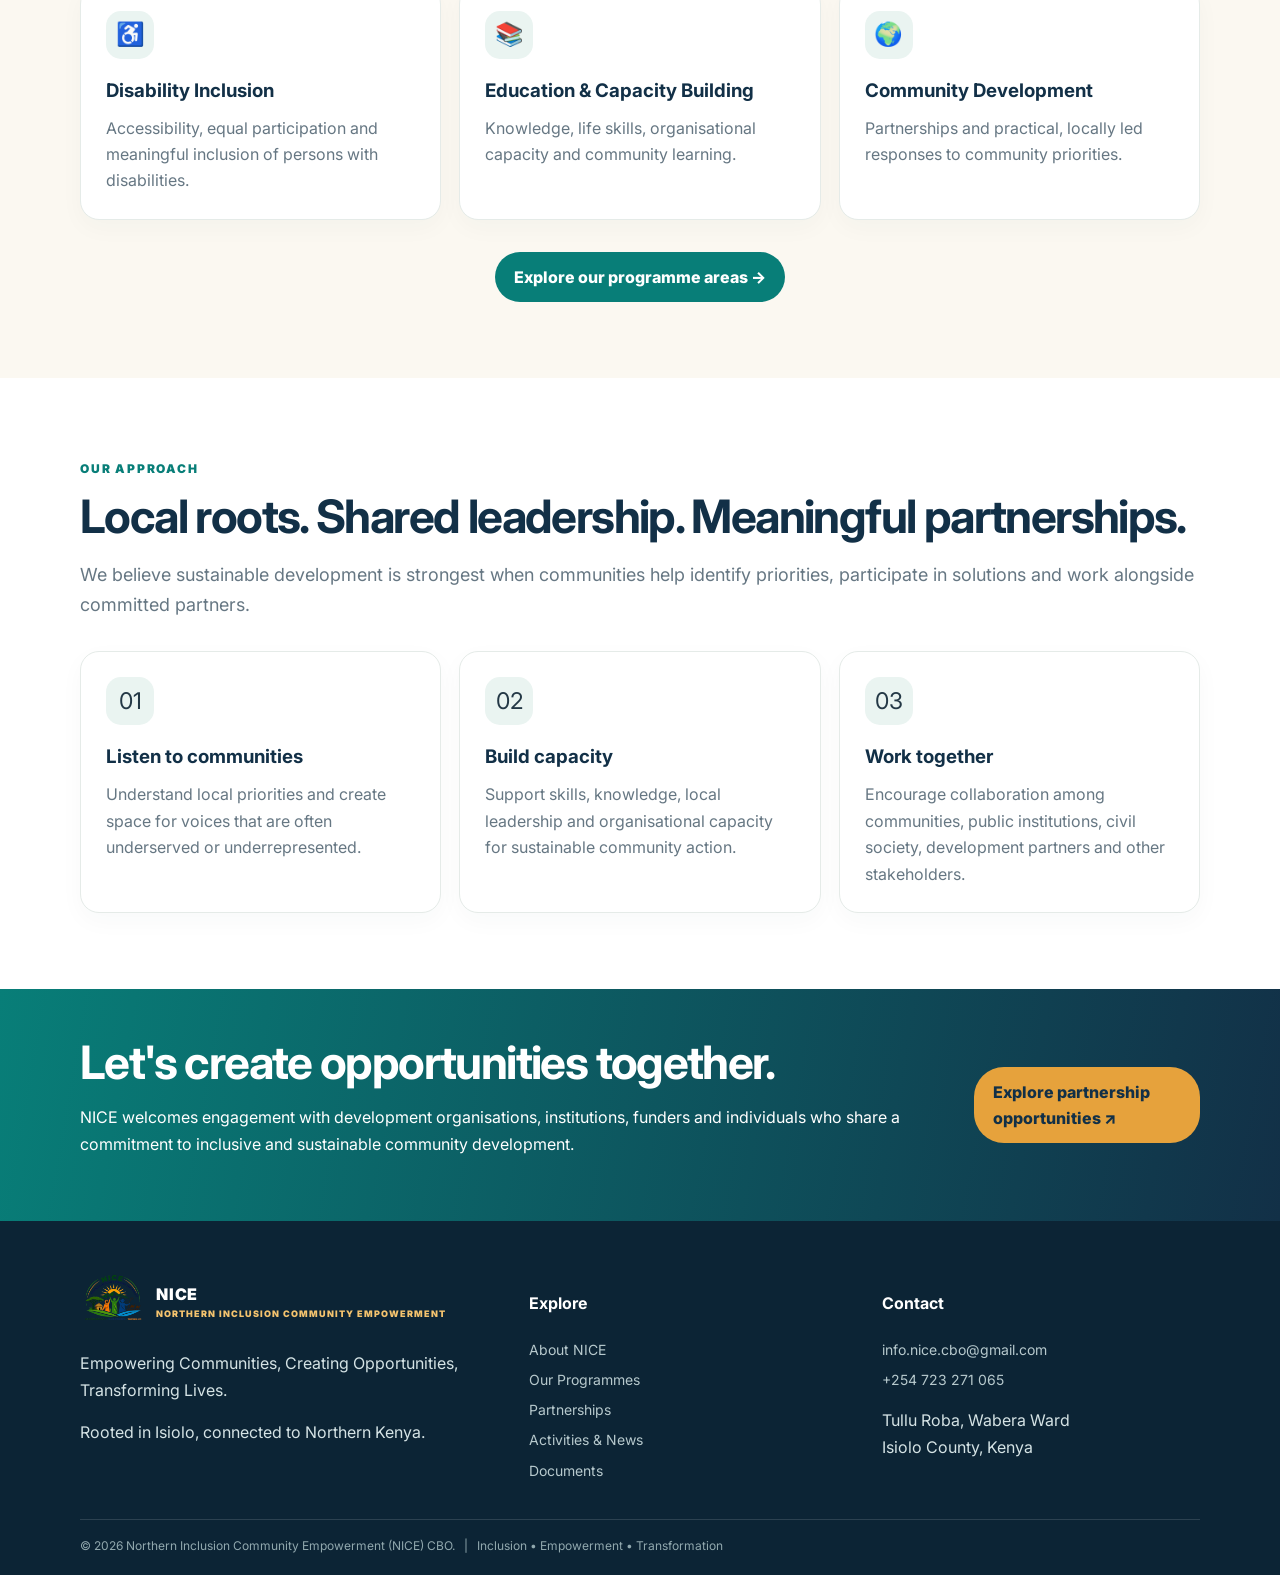
==== commit 49b9b378: "Update index.html" ====
--- a/index.html
+++ b/index.html
@@ -50,6 +50,7 @@
                     <a href="about.html">About NICE</a>
                     <a href="programmes.html">Programmes</a>
                     <a href="partnerships.html">Partnerships</a>
+                    <a href="activities.html">Activities &amp; News</a>
                     <a href="documents.html">Documents</a>
                     <a href="contact.html">Contact</a>
                 </div>
@@ -279,7 +280,7 @@
 
                     <div class="card">
                         <div class="ico">📚</div>
-                        <h3>Education & Capacity Building</h3>
+                        <h3>Education &amp; Capacity Building</h3>
                         <p>
                             Knowledge, life skills, organisational capacity and community learning.
                         </p>
@@ -391,6 +392,7 @@
                     <a href="about.html">About NICE</a>
                     <a href="programmes.html">Our Programmes</a>
                     <a href="partnerships.html">Partnerships</a>
+                    <a href="activities.html">Activities &amp; News</a>
                     <a href="documents.html">Documents</a>
                 </div>
 
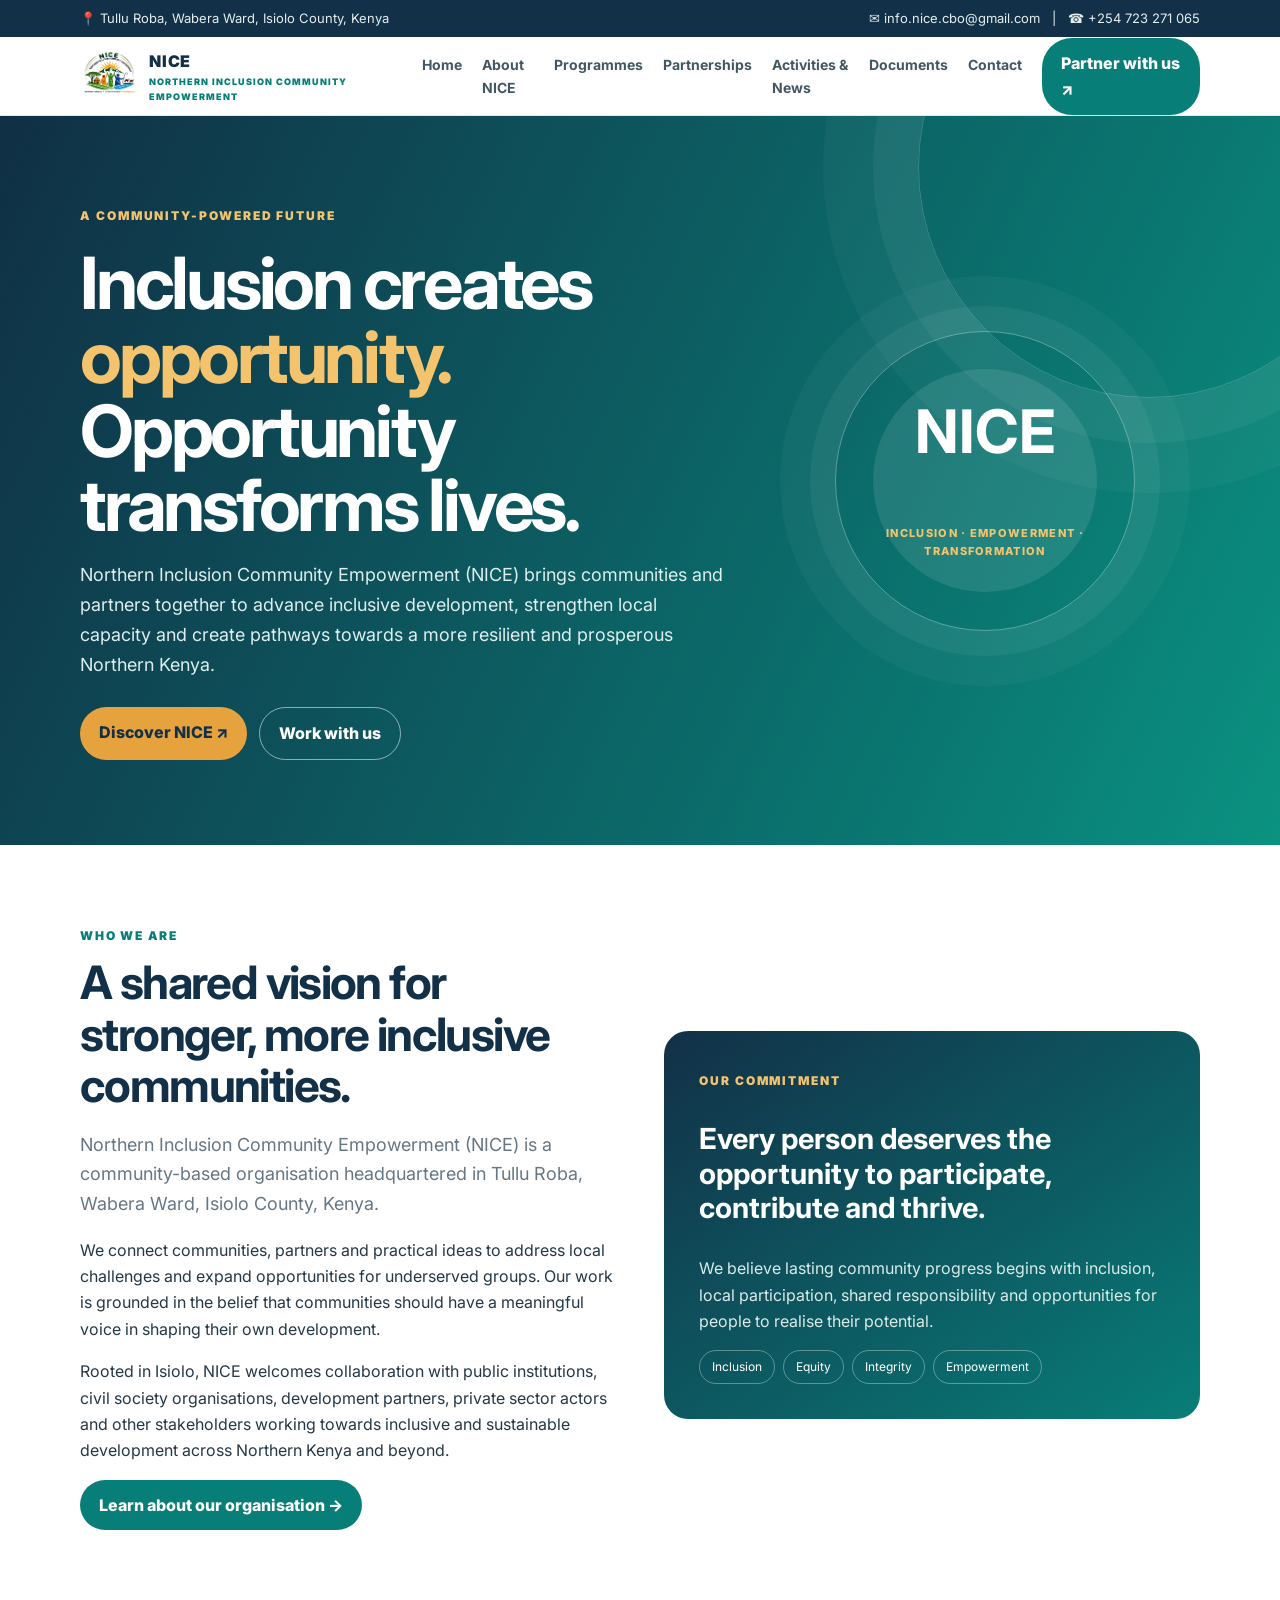
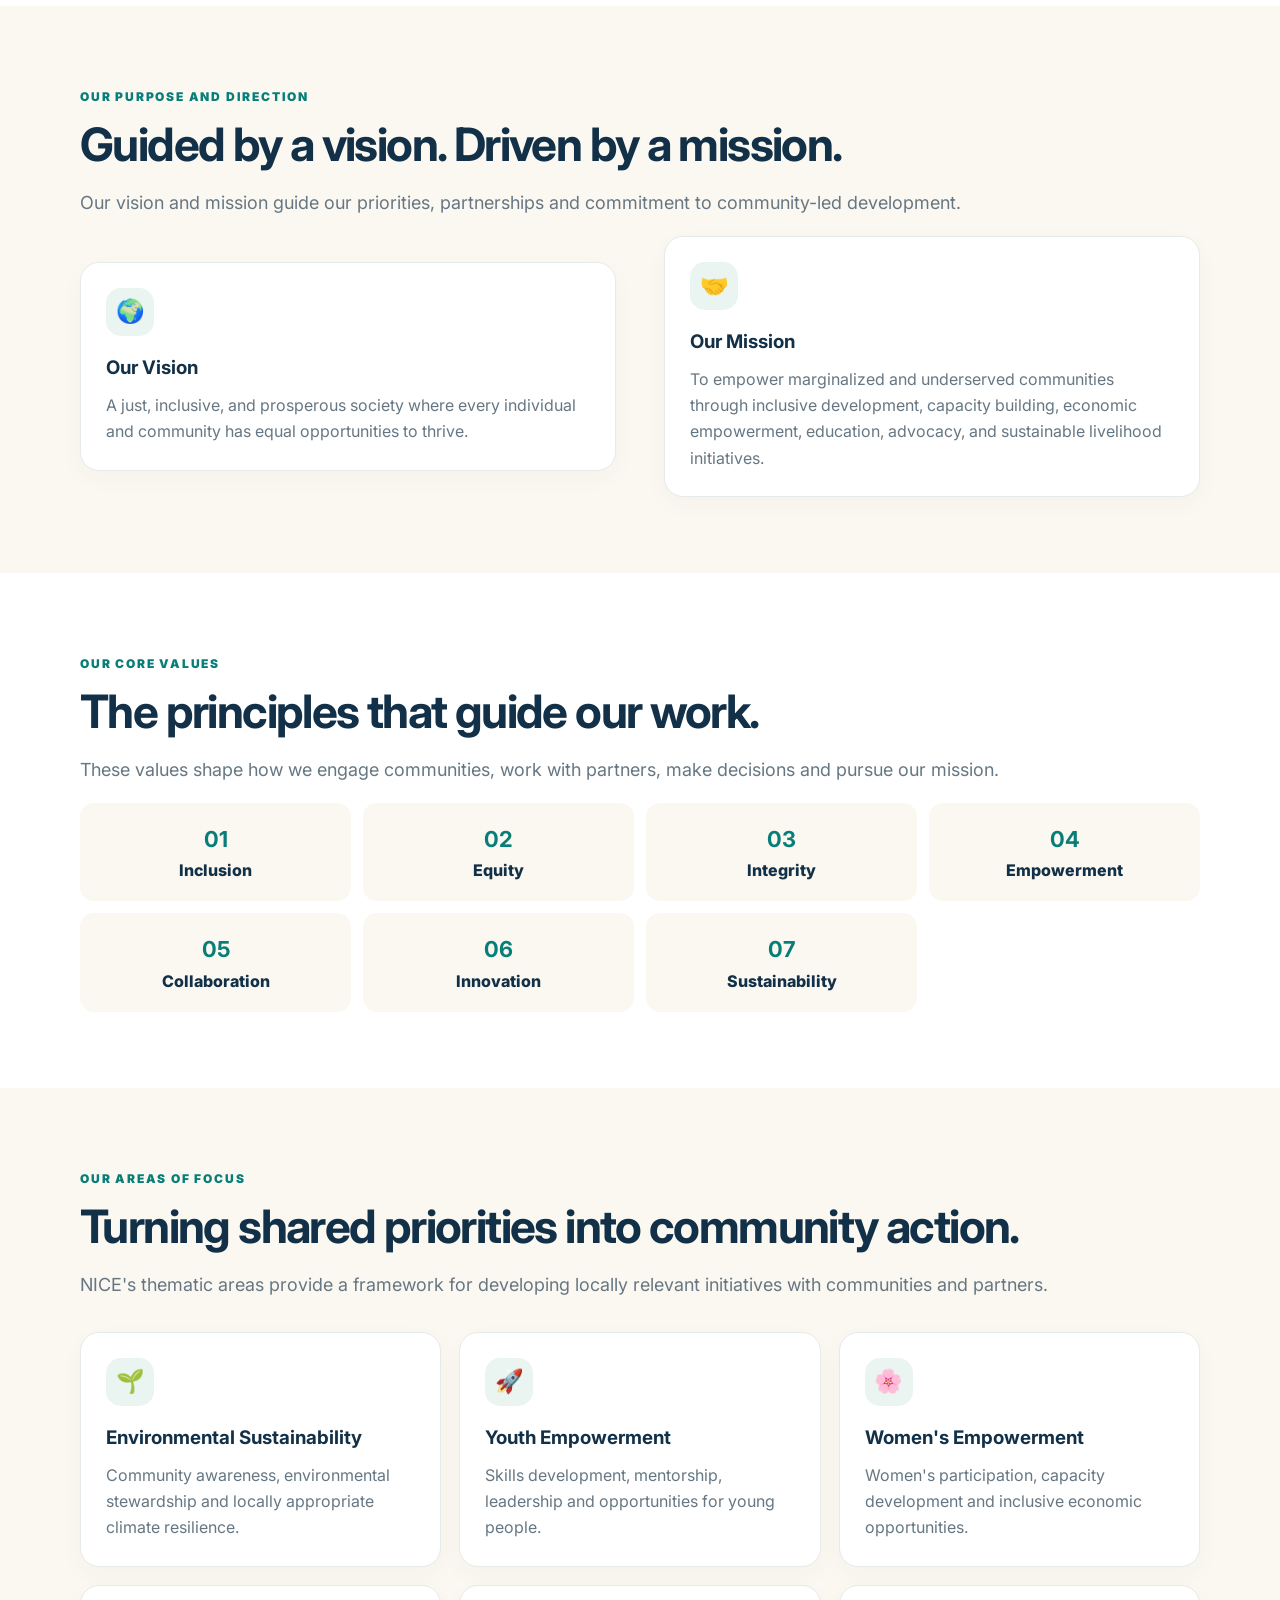
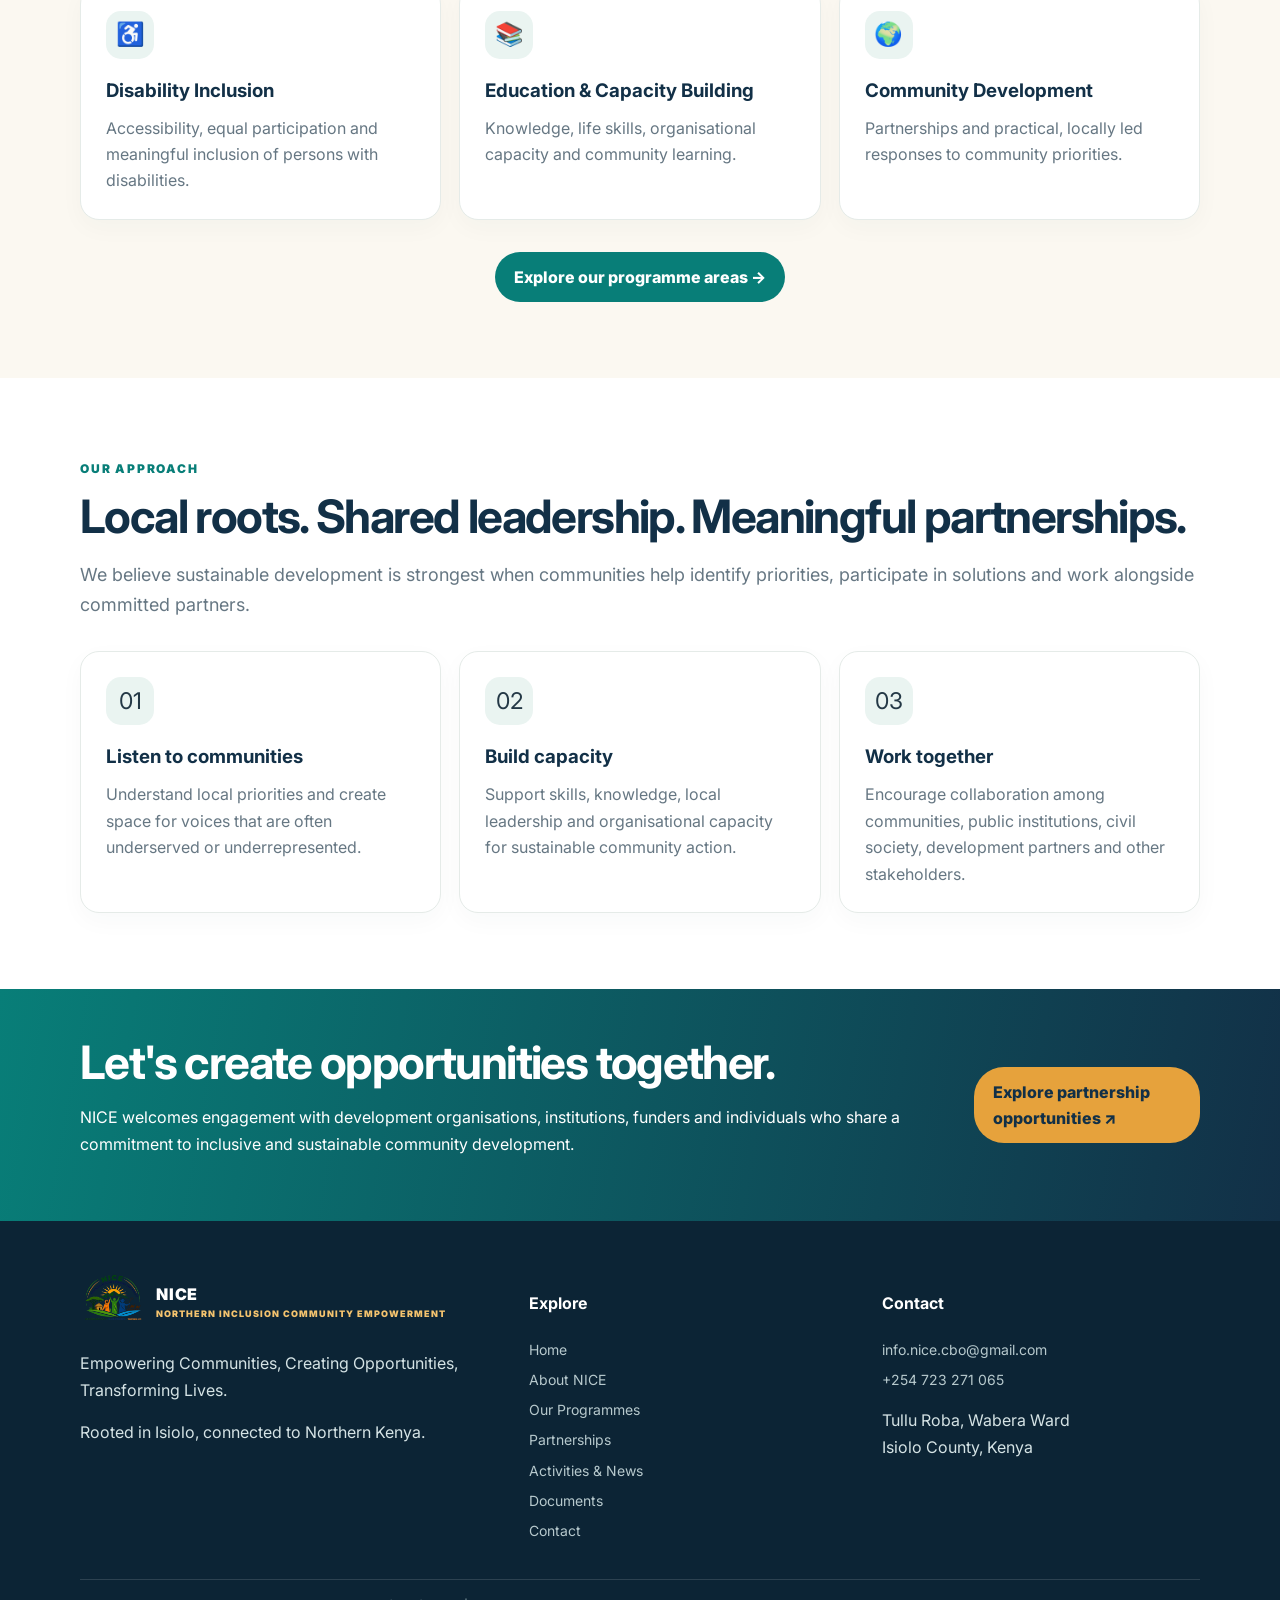
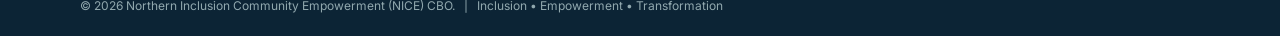
==== commit 8ab5b3e7: "Update index.html" ====
--- a/index.html
+++ b/index.html
@@ -389,11 +389,13 @@
                 <div>
                     <h4>Explore</h4>
 
+                    <a href="index.html">Home</a>
                     <a href="about.html">About NICE</a>
                     <a href="programmes.html">Our Programmes</a>
                     <a href="partnerships.html">Partnerships</a>
                     <a href="activities.html">Activities &amp; News</a>
                     <a href="documents.html">Documents</a>
+                    <a href="contact.html">Contact</a>
                 </div>
 
                 <div>
